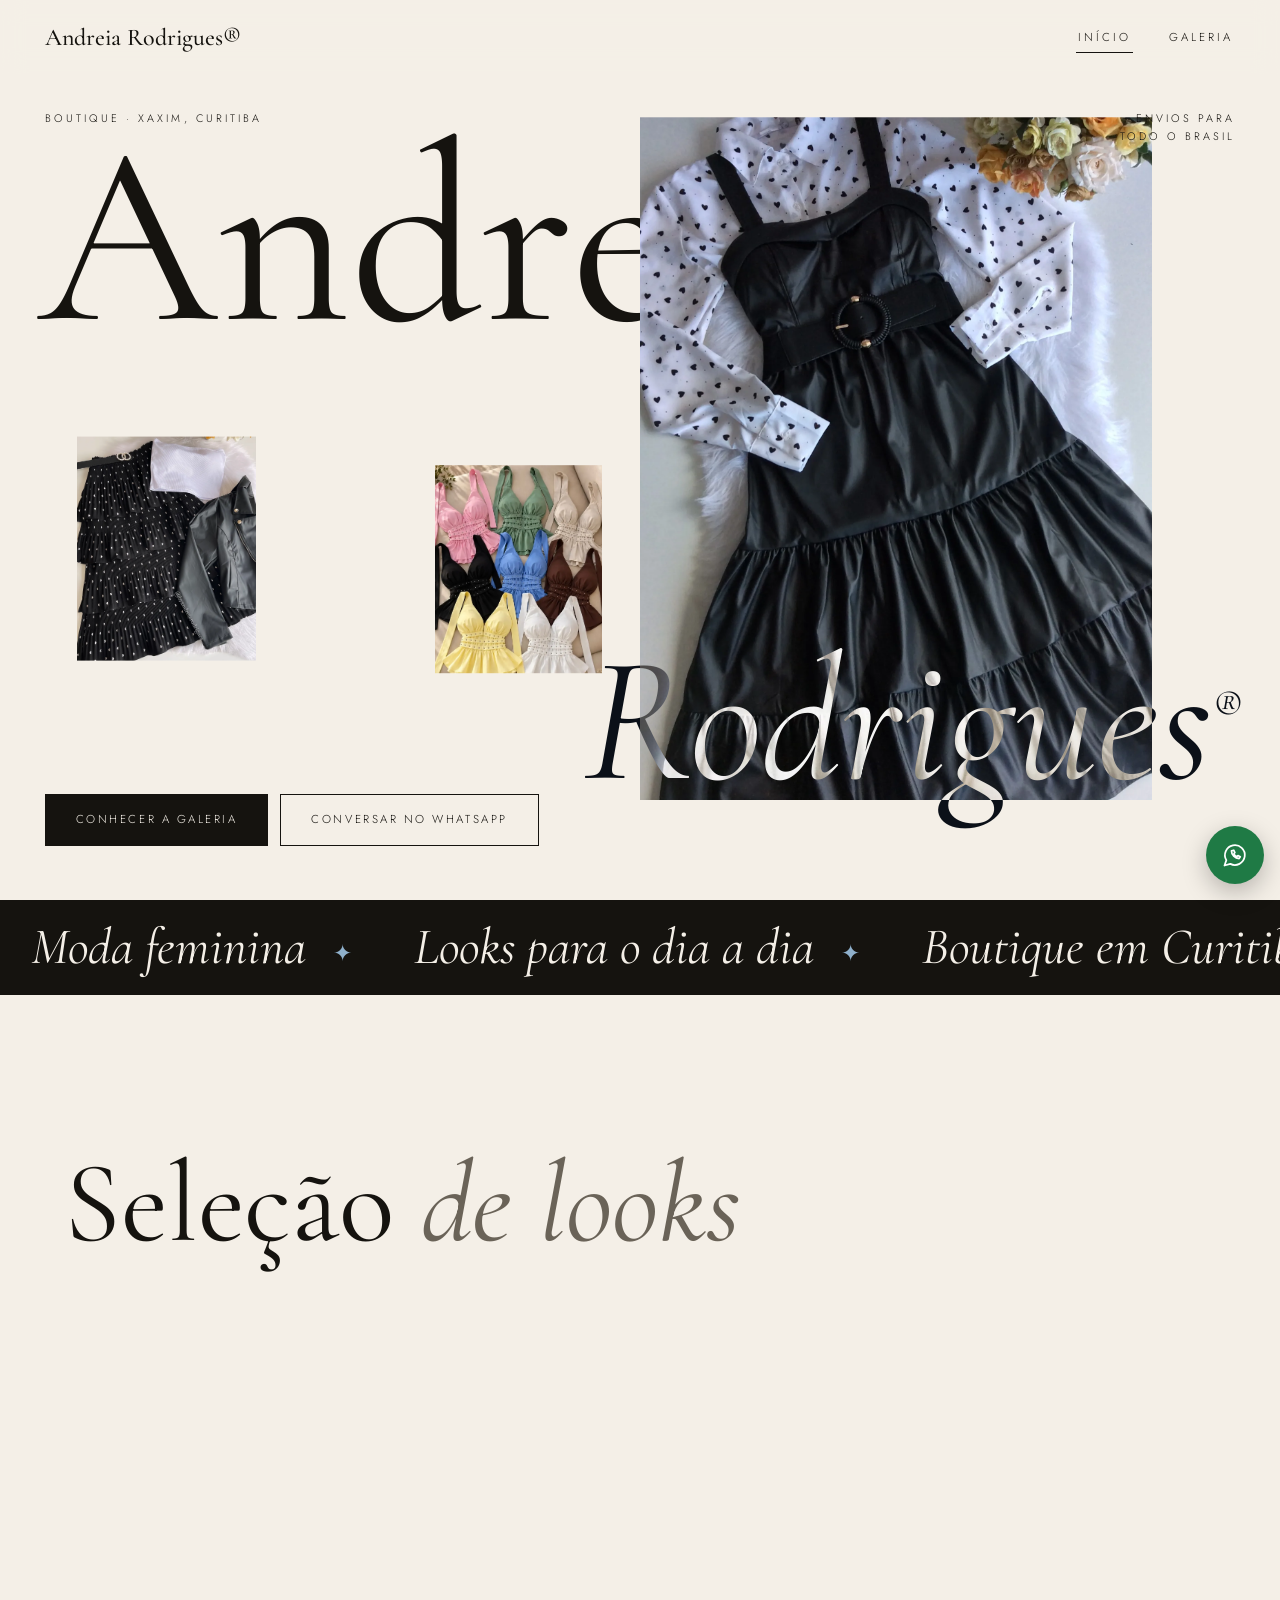
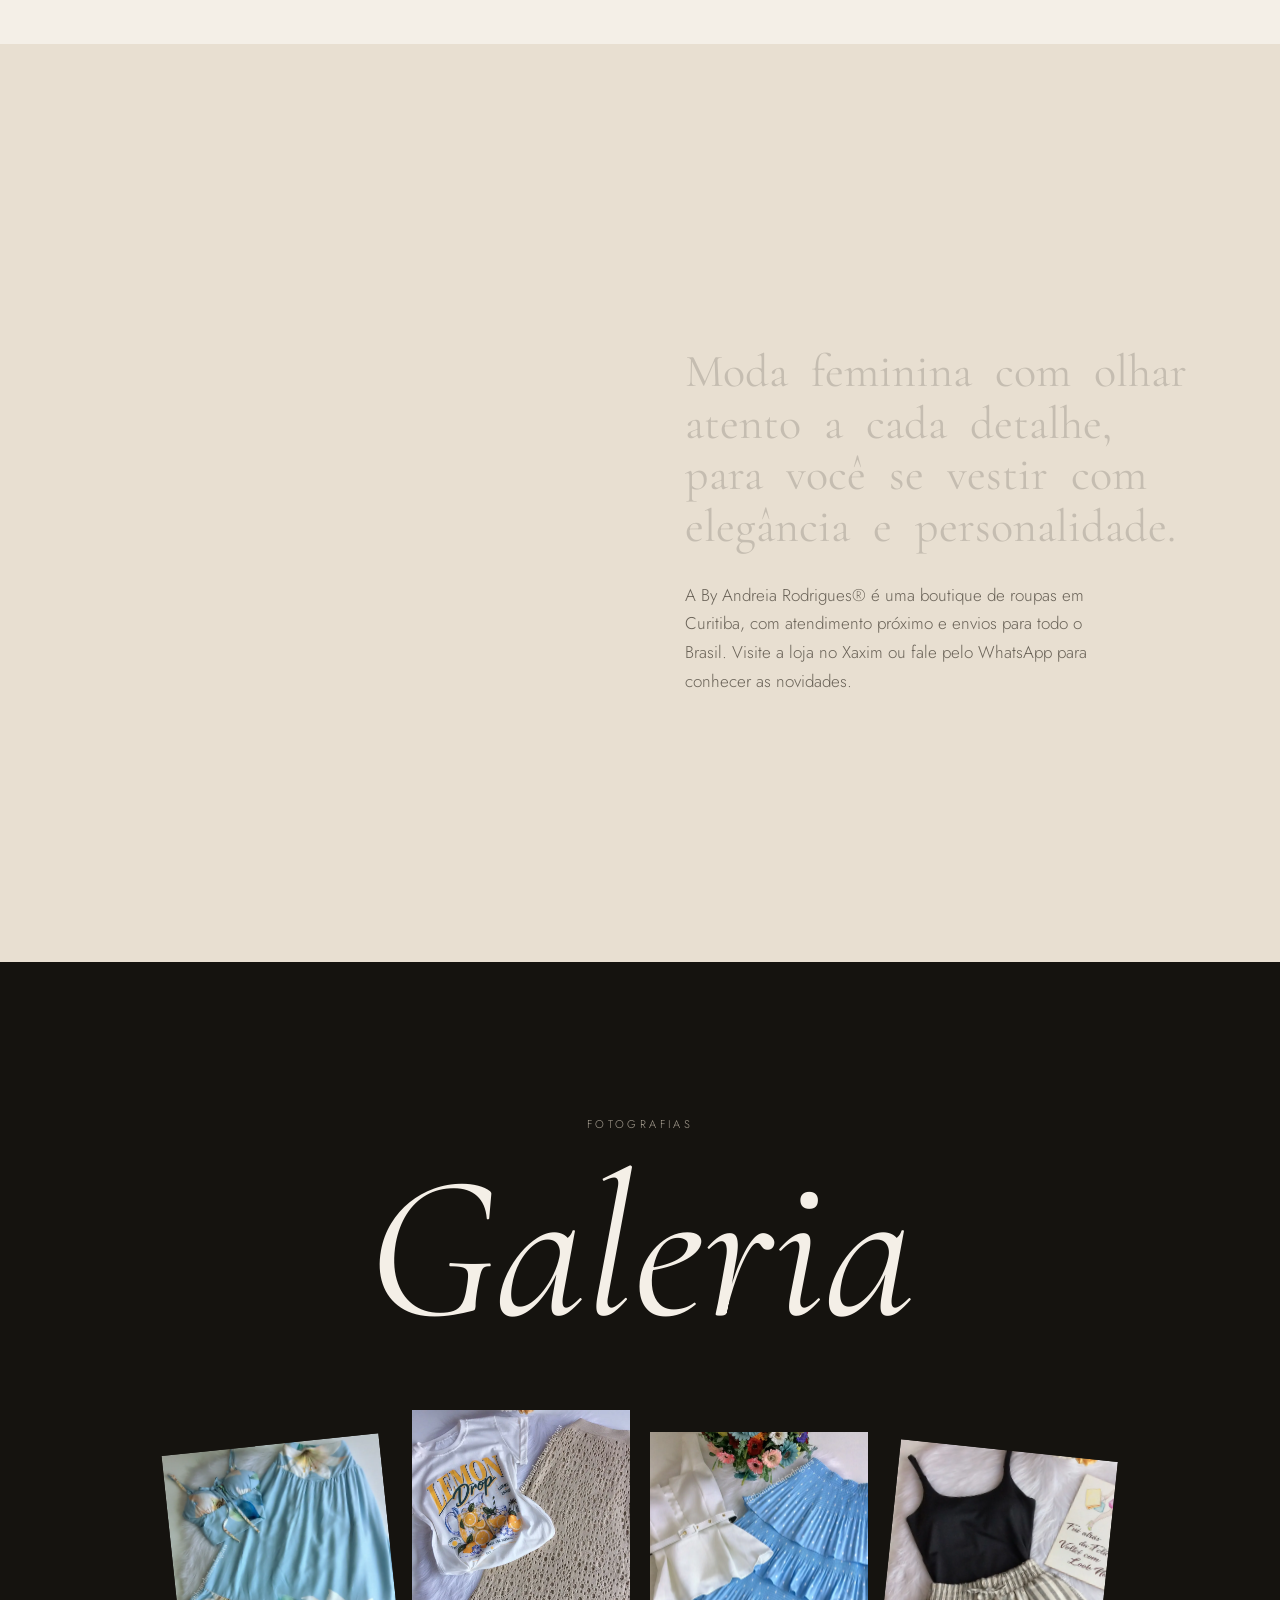
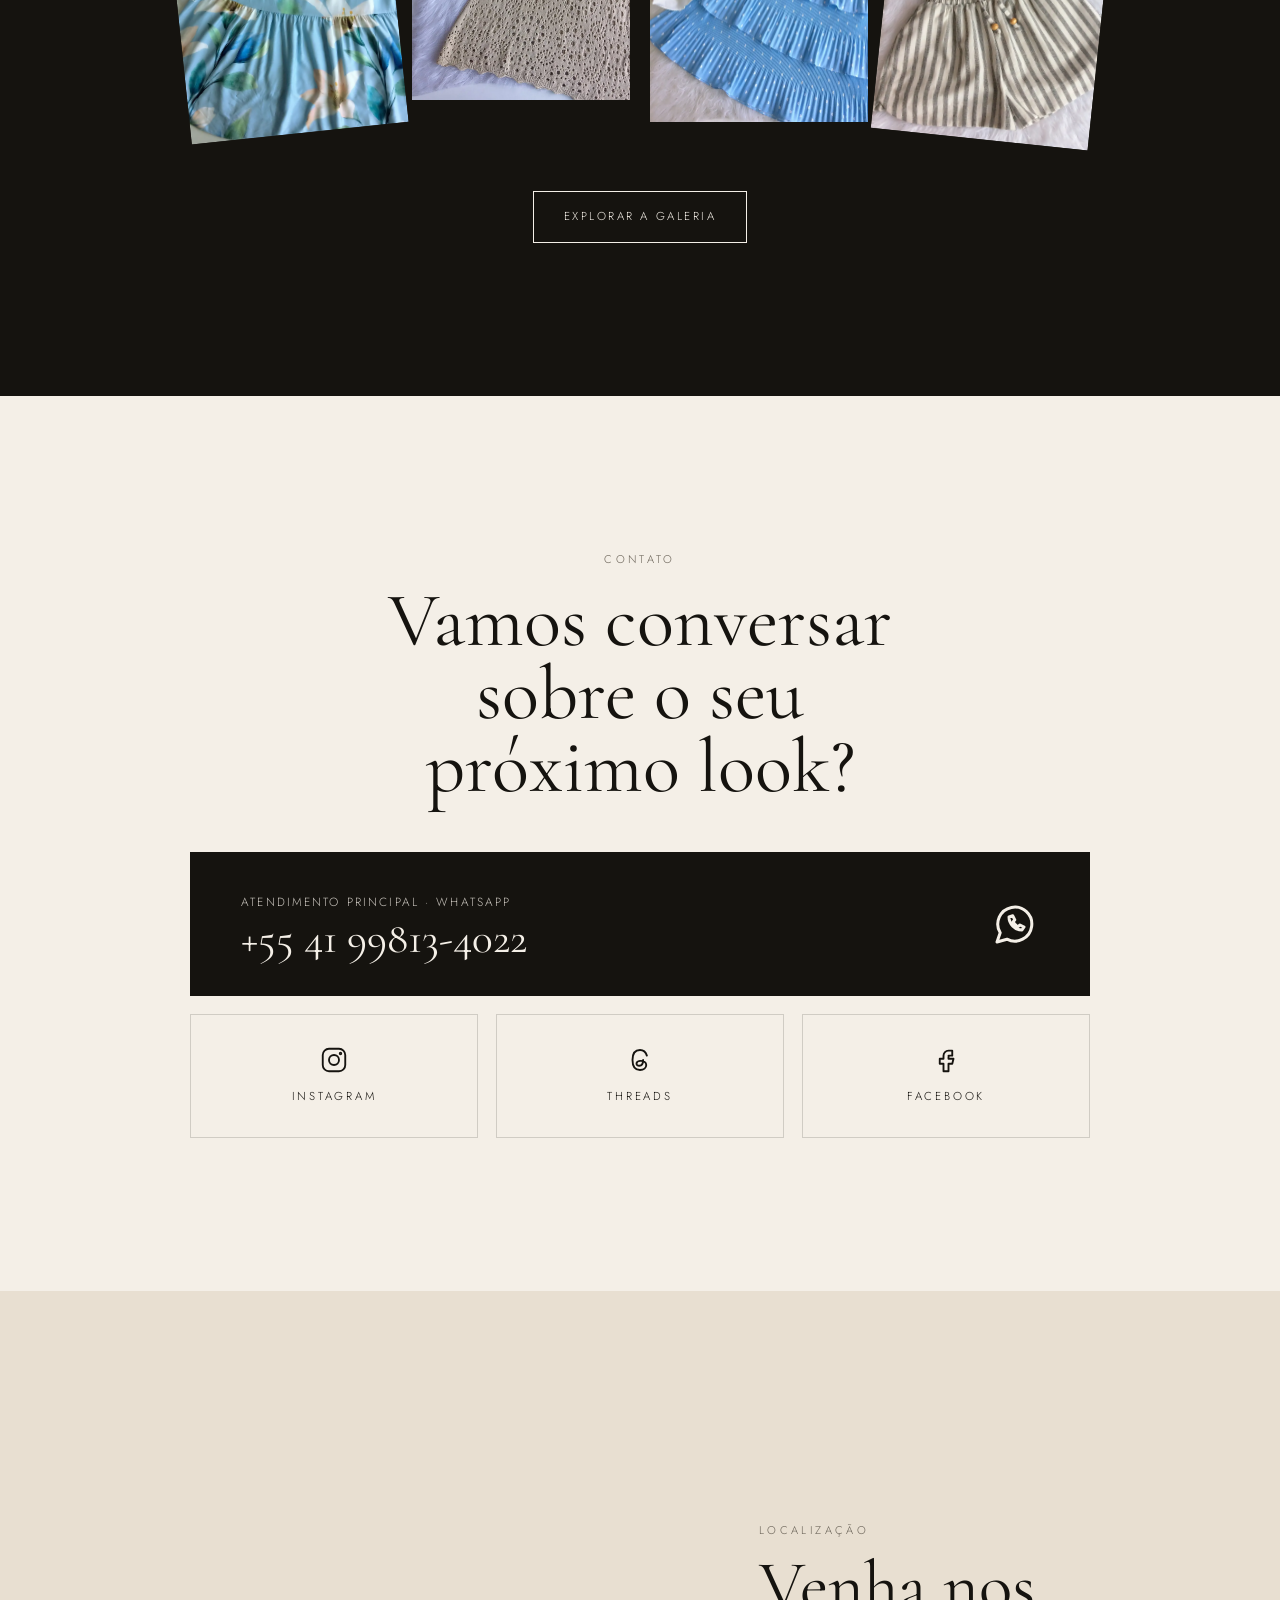
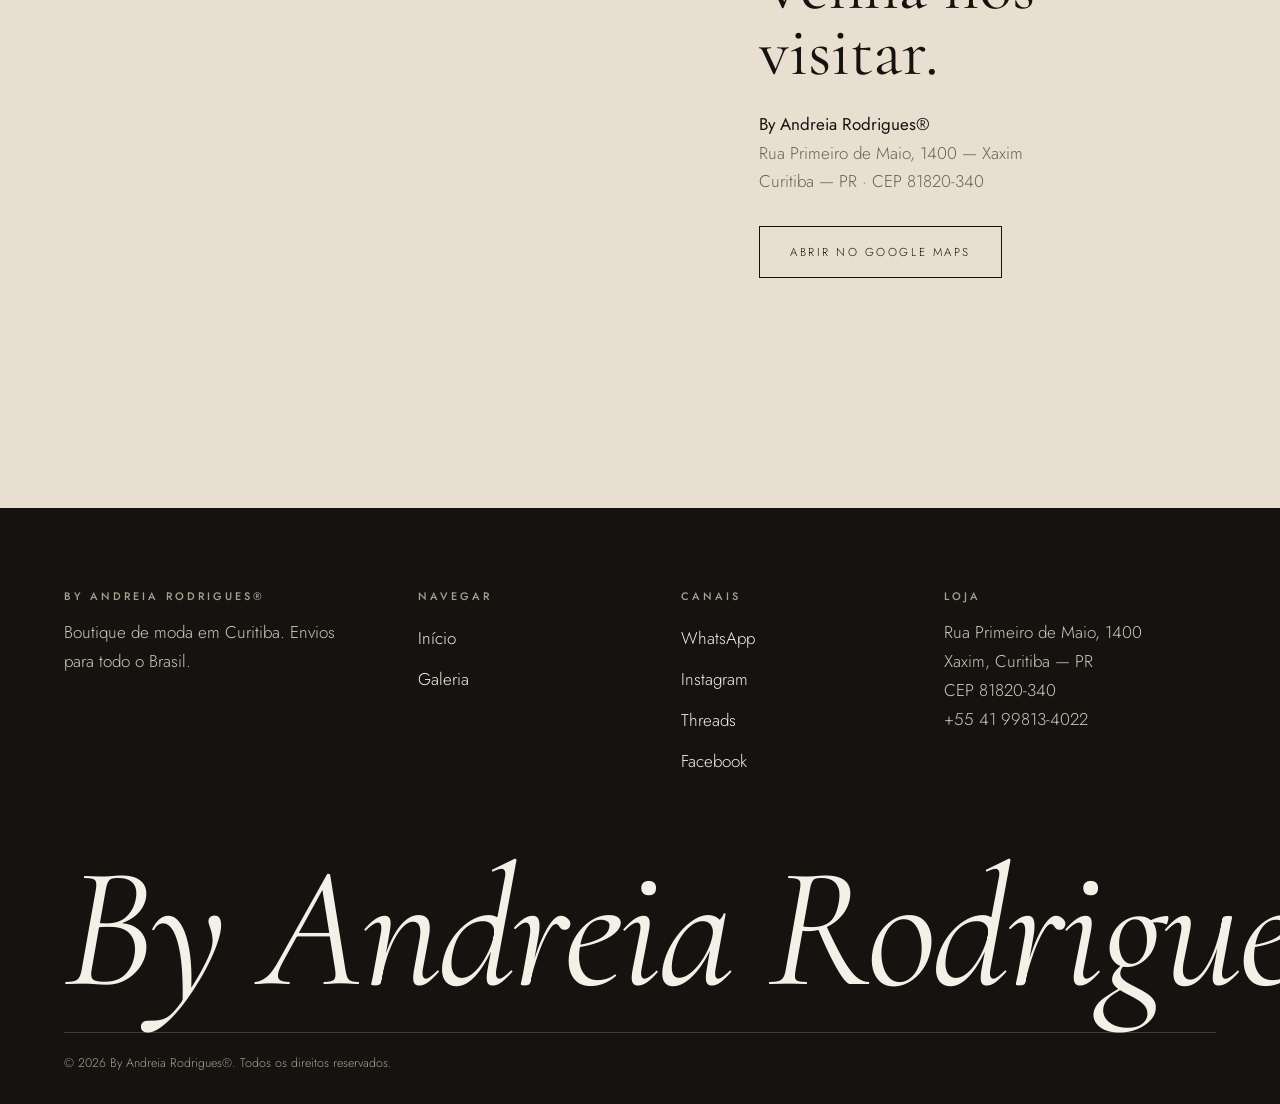
==== index.html @ 469074f7 "Add files via upload" ====
<!DOCTYPE html>
<html lang="pt-BR">
<head>
<meta charset="utf-8">
<meta name="viewport" content="width=device-width, initial-scale=1, viewport-fit=cover">
<title>By Andreia Rodrigues® — Boutique em Curitiba</title>
<meta name="description" content="Andreia Rodrigues®, boutique de moda feminina no Xaxim, Curitiba. Conheça as peças e fale com a loja pelo WhatsApp. Envios para todo o Brasil.">
<meta name="theme-color" content="#15130f">
<meta property="og:title" content="By Andreia Rodrigues® — Boutique em Curitiba"><meta property="og:description" content="By Andreia Rodrigues®, boutique de moda feminina no Xaxim, Curitiba. Conheça as peças e fale com a loja pelo WhatsApp. Envios para todo o Brasil."><meta property="og:type" content="website"><meta property="og:image" content="assets/images/hero/04.webp">
<link rel="preconnect" href="https://fonts.googleapis.com"><link rel="preconnect" href="https://fonts.gstatic.com" crossorigin>
<link href="https://fonts.googleapis.com/css2?family=Cormorant+Garamond:ital,wght@0,400;0,500;1,400&family=Jost:wght@300;400;500&display=swap" rel="stylesheet">
<link rel="preload" as="image" href="assets/images/hero/04.webp">
<link rel="stylesheet" href="assets/css/style.css">
<script type="application/ld+json">{"@context":"https://schema.org","@type":"ClothingStore","name":"By Andreia Rodrigues®","telephone":"+55 41 99813-4022","address":{"@type":"PostalAddress","streetAddress":"Rua Primeiro de Maio, 1400","addressLocality":"Curitiba","addressRegion":"PR","postalCode":"81820-340","addressCountry":"BR"},"sameAs":["https://www.instagram.com/byandreiarodrigues/","https://www.threads.com/@byandreiarodrigues","https://www.facebook.com/ByAndreiaRodrigues/"]}</script>
</head>
<body class="home">
<a class="skip" href="#main">Ir para o conteúdo</a>
<div class="cv" aria-hidden="true"></div>
<div id="intro" aria-hidden="true"><div><div class="nm"></div><small>Boutique · Curitiba</small></div></div>
<header><a class="logo" href="index.html" data-pg aria-label="By Andreia Rodrigues, início">Andreia Rodrigues®</a>
<button class="bg" aria-label="Abrir menu" aria-expanded="false"><i></i><i></i></button>
<nav aria-label="Principal"><a href="index.html" data-pg aria-current="page">Início</a><a href="galeria.html" data-pg>Galeria</a></nav></header>
<main id="main">
<section class="hero" aria-label="Apresentação">
<p class="h-s a">Boutique · Xaxim, Curitiba</p><p class="h-s d">Envios para<br>todo o Brasil</p>
<div class="h-t h-t1" aria-hidden="true">Andreia</div>
<div class="h-f b"><div data-speed=".12" style="width:100%;height:100%"><img src="assets/images/gallery/13.webp" width="1000" height="1189" alt="Saia de poá com jaqueta preta" ></div></div>
<div class="h-f c"><div data-speed=".2" style="width:100%;height:100%"><img src="assets/images/gallery/11.webp" width="1000" height="1111" alt="Regatas em várias cores" ></div></div>
<div class="h-main"><div data-speed="-.04" style="width:100%;height:100%"><img src="assets/images/hero/04.webp" width="1595" height="1982" alt="Vestido preto com camisa de poá, look da By Andreia Rodrigues" fetchpriority="high"></div></div>
<h1 class="h-t h-t2"><span class="sr" style="position:absolute;width:1px;height:1px;overflow:hidden;clip-path:inset(50%)">By Andreia </span>Rodrigues<sup>®</sup></h1>
<div class="h-cta"><a class="btn f" href="galeria.html" data-pg>Conhecer a galeria</a><a class="btn" href="https://wa.me/5541998134022" target="_blank" rel="noopener" style="background:var(--iv)">Conversar no WhatsApp</a></div>
</section>
<div class="mq" aria-hidden="true"><div><span>Moda feminina</span><span>Looks para o dia a dia</span><span>Boutique em Curitiba</span><span>Detalhes que fazem a diferença</span><span>Envios para todo o Brasil</span><span>Xaxim</span><span>Moda feminina</span><span>Looks para o dia a dia</span><span>Boutique em Curitiba</span><span>Detalhes que fazem a diferença</span><span>Envios para todo o Brasil</span><span>Xaxim</span><span>Moda feminina</span><span>Looks para o dia a dia</span><span>Boutique em Curitiba</span><span>Detalhes que fazem a diferença</span><span>Envios para todo o Brasil</span><span>Xaxim</span><span>Moda feminina</span><span>Looks para o dia a dia</span><span>Boutique em Curitiba</span><span>Detalhes que fazem a diferença</span><span>Envios para todo o Brasil</span><span>Xaxim</span></div></div>
<section class="blk looks"><h2 class="rv">Seleção <em>de looks</em></h2>
<div class="mk l1"><img src="assets/images/gallery/06.webp" width="1000" height="1130" alt="Vestido floral turquesa" loading="lazy" decoding="async" ></div><div class="mk l2"><img src="assets/images/gallery/02.webp" width="997" height="1300" alt="Conjunto jeans azul" loading="lazy" decoding="async" ></div><div class="mk l3"><img src="assets/images/gallery/05.webp" width="1000" height="1119" alt="Blusa e saia marrons" loading="lazy" decoding="async" ></div><div class="mk l4"><img src="assets/images/gallery/24.webp" width="1000" height="1207" alt="Conjunto estampado azul" loading="lazy" decoding="async" ></div><div class="mk l5"><img src="assets/images/gallery/19.webp" width="1000" height="1156" alt="Camiseta e short rosa" loading="lazy" decoding="async" ></div></section>
<section class="blk about" id="loja"><div class="stack"><div class="mk s1" data-speed=".05"><img src="assets/images/gallery/03.webp" width="1000" height="1194" alt="Conjunto listrado em tons neutros" loading="lazy" decoding="async" ></div><div class="mk s2"><img src="assets/images/gallery/12.webp" width="1000" height="1182" alt="Conjunto listrado azul" loading="lazy" decoding="async" ></div></div>
<div><p class="eb rv">A boutique</p><p class="kin" style="margin-top:18px">Moda feminina com olhar atento a cada detalhe, para você se vestir com elegância e personalidade.</p>
<p class="t rv">A By Andreia Rodrigues® é uma boutique de roupas em Curitiba, com atendimento próximo e envios para todo o Brasil. Visite a loja no Xaxim ou fale pelo WhatsApp para conhecer as novidades.</p></div></section>
<section class="blk cta2"><p class="eb rv" style="color:#a8a093">Fotografias</p><h2 class="rv">Galeria</h2>
<div class="fan"><a href="galeria.html" data-pg tabindex="-1" aria-hidden="true"><img src="assets/images/gallery/16.webp" width="1000" height="1225" alt="Conjunto azul claro com estampa floral" loading="lazy" decoding="async" ></a><a href="galeria.html" data-pg tabindex="-1" aria-hidden="true"><img src="assets/images/gallery/18.webp" width="1000" height="1146" alt="Camiseta e saia de crochê" loading="lazy" decoding="async" ></a><a href="galeria.html" data-pg tabindex="-1" aria-hidden="true"><img src="assets/images/gallery/20.webp" width="1000" height="1164" alt="Blusa branca e saia azul de babados" loading="lazy" decoding="async" ></a><a href="galeria.html" data-pg tabindex="-1" aria-hidden="true"><img src="assets/images/gallery/21.webp" width="1000" height="1165" alt="Regata preta e short listrado" loading="lazy" decoding="async" ></a></div>
<a class="btn l" href="galeria.html" data-pg>Explorar a galeria</a></section>
<section class="blk contact" id="contato"><p class="eb rv">Contato</p><h2 class="rv">Vamos conversar sobre o seu próximo look?</h2>
<a class="wa rv" href="https://wa.me/5541998134022" target="_blank" rel="noopener"><span><small>Atendimento principal · WhatsApp</small><b>+55 41 99813-4022</b></span><svg class="ic" viewBox="0 0 24 24" aria-hidden="true"><path d="M3 21l1.6-4.6A8.5 8.5 0 1 1 8 19.6z"/><path d="M9 8.5c0 3.5 3 6.5 6.5 6.5l1-1.5-2-1-1 .8c-1-.4-2-1.4-2.4-2.4l.8-1-1-2z"/></svg></a>
<div class="soc rv"><a href="https://www.instagram.com/byandreiarodrigues/" target="_blank" rel="noopener"><svg class="ic" viewBox="0 0 24 24" aria-hidden="true"><rect x="3" y="3" width="18" height="18" rx="5"/><circle cx="12" cy="12" r="4"/><circle cx="17.2" cy="6.8" r=".6"/></svg>Instagram</a><a href="https://www.threads.com/@byandreiarodrigues" target="_blank" rel="noopener"><svg class="ic" viewBox="0 0 24 24" aria-hidden="true"><path d="M17.5 8.5C16.6 5.6 14.6 4 12 4 8.3 4 6 6.8 6 12s2.3 8 6 8c3 0 5-1.6 5-4 0-2.4-2.2-3.6-5-3.3-1.8.2-2.8 1-2.8 2.2 0 1.100 1 1.800 2.300 1.700 2 0 3-1.800 3-4.600"/></svg>Threads</a><a href="https://www.facebook.com/ByAndreiaRodrigues/" target="_blank" rel="noopener"><svg class="ic" viewBox="0 0 24 24" aria-hidden="true"><path d="M14 8.5h3v-4h-3a4 4 0 0 0-4 4V11H7v4h3v6h4v-6h3l1-4h-4V9.300c0-.5.300-.8 1-.8z"/></svg>Facebook</a></div></section>
<section class="blk loc" id="localizacao"><div class="mk"><img src="assets/images/details/01.webp" width="1000" height="1000" alt="Fachada da loja By Andreia Rodrigues com letreiro iluminado" loading="lazy"></div>
<div><p class="eb rv">Localização</p><h2 class="rv">Venha nos visitar.</h2><address class="rv"><b>By Andreia Rodrigues®</b><br>Rua Primeiro de Maio, 1400 — Xaxim<br>Curitiba — PR · CEP 81820-340</address>
<a class="btn rv" href="https://www.google.com/maps/search/?api=1&query=Rua+Primeiro+de+Maio+1400+Xaxim+Curitiba+PR+81820-340" target="_blank" rel="noopener">Abrir no Google Maps</a></div></section></main>
<footer><div class="fg">
<div><h3>By Andreia Rodrigues®</h3><p style="color:#cfc8bb;max-width:28ch">Boutique de moda em Curitiba. Envios para todo o Brasil.</p></div>
<div><h3>Navegar</h3><ul><li><a href="index.html">Início</a></li><li><a href="galeria.html">Galeria</a></li></ul></div>
<div><h3>Canais</h3><ul><li><a href="https://wa.me/5541998134022" target="_blank" rel="noopener">WhatsApp</a></li><li><a href="https://www.instagram.com/byandreiarodrigues/" target="_blank" rel="noopener">Instagram</a></li><li><a href="https://www.threads.com/@byandreiarodrigues" target="_blank" rel="noopener">Threads</a></li><li><a href="https://www.facebook.com/ByAndreiaRodrigues/" target="_blank" rel="noopener">Facebook</a></li></ul></div>
<div><h3>Loja</h3><address>Rua Primeiro de Maio, 1400<br>Xaxim, Curitiba — PR<br>CEP 81820-340<br>+55 41 99813-4022</address></div></div>
<div class="wm" aria-hidden="true">By Andreia Rodrigues</div>
<div class="copy">© <span id="yr">2026</span> By Andreia Rodrigues®. Todos os direitos reservados.</div></footer>
<a class="fab" href="https://wa.me/5541998134022" target="_blank" rel="noopener" aria-label="Conversar no WhatsApp"><svg class="ic" viewBox="0 0 24 24" aria-hidden="true"><path d="M3 21l1.6-4.6A8.5 8.5 0 1 1 8 19.6z"/><path d="M9 8.5c0 3.5 3 6.5 6.5 6.5l1-1.5-2-1-1 .8c-1-.4-2-1.4-2.4-2.4l.8-1-1-2z"/></svg></a>
<button class="top" aria-label="Voltar ao topo">↑</button>
<script src="assets/js/main.js"></script>
<script src="assets/js/animations.js"></script>
</body></html>
---- assets/css/style.css ----
:root{--iv:#f4efe7;--sand:#e8dfd1;--ink:#15130f;--mut:#6a6358;--blue:#8fb0cb;--line:rgba(21,19,15,.16);--serif:"Cormorant Garamond","Times New Roman",serif;--sans:"Jost","Helvetica Neue",Arial,sans-serif;--ease:cubic-bezier(.2,.7,.2,1);--x:cubic-bezier(.77,0,.18,1)}
*,*::before,*::after{box-sizing:border-box}
html{scroll-padding-top:90px;-webkit-text-size-adjust:100%}
body{margin:0;background:var(--iv);color:var(--ink);font:300 17px/1.7 var(--sans);overflow-x:hidden}
body.lock{overflow:hidden}
img{display:block;max-width:100%;height:auto}a{color:inherit}
h1,h2,h3,p{margin:0}h1,h2{font-family:var(--serif);font-weight:400;line-height:.95}
:focus-visible{outline:2px solid var(--blue);outline-offset:3px}
.skip{position:absolute;left:-999px;top:8px;background:var(--ink);color:var(--iv);padding:8px 14px;z-index:200}.skip:focus{left:8px}
.eb{font-size:.7rem;letter-spacing:.3em;text-transform:uppercase;color:var(--mut)}
.cv{position:fixed;inset:0;z-index:150;background:var(--ink);pointer-events:none;animation:cvIn .9s var(--x) .05s forwards}
.cv.go{animation:cvOut .6s var(--x) forwards;pointer-events:all}
@keyframes cvIn{to{transform:translateY(-100%)}}@keyframes cvOut{from{transform:translateY(100%)}to{transform:none}}
header{position:fixed;top:0;left:0;right:0;z-index:60;display:flex;justify-content:space-between;align-items:center;padding:calc(14px + env(safe-area-inset-top,0px)) clamp(18px,3.5vw,52px) 12px;background:rgba(244,239,231,.82);-webkit-backdrop-filter:blur(12px);backdrop-filter:blur(12px)}
.logo{font:500 1.5rem var(--serif);text-decoration:none}
nav{display:flex;gap:34px}
nav a{font-size:.72rem;letter-spacing:.26em;text-transform:uppercase;text-decoration:none;padding:14px 2px;position:relative}
nav a::after{content:"";position:absolute;left:0;bottom:9px;height:1px;width:100%;background:currentColor;transform:scaleX(0);transform-origin:right;transition:transform .5s var(--x)}
nav a:hover::after,nav a[aria-current="page"]::after{transform:scaleX(1);transform-origin:left}
.bg{display:none;background:none;border:0;color:inherit;width:48px;height:48px;cursor:pointer}.bg i{display:block;width:24px;height:1px;background:currentColor;margin:7px auto;transition:.4s}
.btn{display:inline-flex;align-items:center;justify-content:center;min-height:52px;padding:0 30px;border:1px solid var(--ink);font-size:.72rem;letter-spacing:.22em;text-transform:uppercase;text-decoration:none;position:relative;overflow:hidden;isolation:isolate;transition:color .5s;background:none;color:var(--ink);cursor:pointer}
.btn::before{content:"";position:absolute;inset:0;background:var(--ink);transform:translateY(101%);transition:transform .5s var(--x);z-index:-1}
.btn:hover{color:var(--iv)}.btn:hover::before{transform:none}
.btn.f{background:var(--ink);color:var(--iv)}.btn.f::before{background:var(--blue)}.btn.f:hover{color:var(--ink)}
.btn.l{border-color:var(--iv);color:var(--iv)}.btn.l::before{background:var(--iv)}.btn.l:hover{color:var(--ink)}
.rv{opacity:0;transform:translateY(40px);transition:opacity 1.1s,transform 1.1s var(--ease)}.rv.in{opacity:1;transform:none}
.mk{overflow:hidden;clip-path:inset(0 0 100% 0);transition:clip-path 1.4s var(--x)}.mk.in{clip-path:inset(0)}
.mk img{width:100%;height:100%;object-fit:cover;transform:scale(1.25);transition:transform 1.8s var(--ease)}.mk.in img{transform:scale(1)}
.mk:hover img{transform:scale(1.05)}
.hero{position:relative;height:max(100svh,640px);overflow:hidden}
.hero>*{position:absolute}
.h-t{font-family:var(--serif);line-height:.8;white-space:nowrap;font-weight:400;opacity:0;transform:translateY(40px);transition:opacity 1.2s,transform 1.4s var(--ease)}
.h-t1{left:3vw;top:15vh;font-size:min(20vw,33vh);z-index:1;transition-delay:.55s}
.h-t2{right:3vw;bottom:12vh;font-size:min(14vw,23vh);font-style:italic;z-index:3;color:#fff;mix-blend-mode:difference;transition-delay:.8s}
.h-t2 sup{font-size:.22em;vertical-align:top;line-height:3}
.h-main{left:max(50vw,calc(50% - 6vh));top:13vh;width:min(40vw,57vh);aspect-ratio:3/4;z-index:2;clip-path:inset(100% 0 0 0);transition:clip-path 1.7s var(--x) .15s}
.h-main img,.h-f img{width:100%;height:100%;object-fit:cover}
.h-main img{transform:scale(1.18);transition:transform 2.4s var(--ease) .15s}
.ready .h-main{clip-path:inset(0)}.ready .h-main img{transform:none}.ready .h-t{opacity:1;transform:none}
.h-f{z-index:2;opacity:0;transition:opacity 1.2s 1.1s}.ready .h-f{opacity:1}
.h-f.b{left:6vw;top:50vh;width:min(14vw,21vh);aspect-ratio:4/5}.h-f.c{left:34vw;top:55vh;width:min(13vw,20vh);aspect-ratio:4/5}
.h-s{z-index:4;font-size:.68rem;letter-spacing:.28em;text-transform:uppercase;opacity:0;transition:opacity 1s 1.3s}.ready .h-s{opacity:1}
.h-s.a{left:3.5vw;top:calc(11vh + 10px)}.h-s.d{right:3.5vw;top:calc(11vh + 10px);text-align:right}
.h-cta{left:3.5vw;bottom:6vh;z-index:4;display:flex;gap:12px;opacity:0;transition:opacity 1s 1.4s}.ready .h-cta{opacity:1}
.mq{overflow:hidden;background:var(--ink);color:var(--iv);padding:22px 0;white-space:nowrap}
.mq div{display:inline-flex;animation:mq 42s linear infinite}.mq:hover div{animation-play-state:paused}
.mq span{font:italic 400 clamp(1.8rem,4vw,3.2rem)/1 var(--serif);padding:0 .6em}.mq span::after{content:"✦";font:normal .45em var(--sans);color:var(--blue);margin-left:1.2em;vertical-align:middle}
@keyframes mq{to{transform:translateX(-50%)}}
.blk{padding:clamp(80px,12vw,170px) clamp(20px,5vw,72px)}
.looks{display:grid;grid-template-columns:repeat(12,1fr);gap:clamp(14px,2vw,30px);align-items:start}
.looks h2{grid-column:1/-1;font-size:clamp(3rem,9vw,8.5rem);margin-bottom:6vw}.looks h2 em{color:var(--mut)}
.looks .mk{aspect-ratio:3/4}
.looks .l1{grid-column:1/6}.l2{grid-column:7/11;margin-top:10vw}.l3{grid-column:2/6;margin-top:-4vw}.l4{grid-column:8/13;margin-top:2vw}.l5{grid-column:5/9;margin-top:-6vw}
.looks .mk{position:relative}
.about{display:grid;grid-template-columns:1fr 1fr;gap:clamp(30px,7vw,120px);align-items:center;background:var(--sand)}
.stack{position:relative;aspect-ratio:1/1.15}.stack .mk{position:absolute}.stack .s1{left:0;top:0;width:68%;height:78%}.stack .s2{right:0;bottom:0;width:48%;height:50%;border:8px solid var(--sand)}
.kin{font:400 clamp(1.9rem,3.6vw,3.4rem)/1.12 var(--serif)}.kin .w{display:inline-block;margin-right:.26em}
.about p.t{margin-top:28px;max-width:44ch;color:var(--mut)}
.cta2{background:var(--ink);color:var(--iv);text-align:center;overflow:hidden}
.cta2 h2{font-size:clamp(4rem,16vw,15rem);font-style:italic;margin:18px 0 6vw}
.fan{display:flex;justify-content:center;gap:clamp(8px,1.6vw,22px);margin-bottom:6vw}
.fan a{display:block;width:clamp(70px,17vw,250px);aspect-ratio:3/4;overflow:hidden;transition:transform .8s var(--ease)}.fan img{width:100%;height:100%;object-fit:cover}
.fan a:nth-child(1){transform:rotate(-6deg) translateY(20px)}.fan a:nth-child(2){transform:translateY(-14px)}.fan a:nth-child(3){transform:translateY(8px)}.fan a:nth-child(4){transform:rotate(6deg) translateY(26px)}
.fan:hover a{transform:none}.fan a:hover{transform:translateY(-16px)!important}
.contact{text-align:center}.contact h2{font-size:clamp(2.6rem,6vw,5.4rem);max-width:15ch;margin:16px auto 0}
.wa{display:flex;align-items:center;justify-content:space-between;gap:20px;max-width:900px;margin:48px auto 18px;padding:34px clamp(22px,4vw,52px);background:var(--ink);color:var(--iv);text-decoration:none;text-align:left;transition:background .5s}
.wa:hover{background:#243d2c}.wa b{display:block;font:400 clamp(1.7rem,3.6vw,2.7rem)/1.1 var(--serif)}.wa small{font-size:.74rem;letter-spacing:.18em;text-transform:uppercase;opacity:.8}.wa svg{width:48px;height:48px;flex:none}
.soc{display:grid;grid-template-columns:repeat(3,1fr);gap:18px;max-width:900px;margin:0 auto}
.soc a{display:flex;flex-direction:column;align-items:center;gap:12px;padding:30px 12px;border:1px solid var(--line);text-decoration:none;font-size:.72rem;letter-spacing:.24em;text-transform:uppercase;transition:transform .5s var(--ease),background .5s,border-color .5s}
.soc a:hover{transform:translateY(-7px);background:var(--sand);border-color:var(--ink)}.soc svg{width:30px;height:30px}
svg.ic{fill:none;stroke:currentColor;stroke-width:1.5;stroke-linecap:round;stroke-linejoin:round}
.loc{display:grid;grid-template-columns:1.15fr .85fr;gap:clamp(30px,6vw,100px);align-items:center;background:var(--sand)}
.loc .mk{aspect-ratio:4/3.3}.loc h2{font-size:clamp(2.6rem,5.4vw,4.8rem);margin:14px 0 24px}
.loc address{font-style:normal;color:var(--mut);margin-bottom:30px}.loc address b{color:var(--ink);font-weight:400}
footer{background:var(--ink);color:var(--iv);padding:80px clamp(20px,5vw,72px) calc(30px + env(safe-area-inset-bottom,0px));overflow:hidden}
.fg{display:grid;grid-template-columns:1.4fr 1fr 1fr 1.2fr;gap:36px}
footer h3{font:500 .68rem var(--sans);letter-spacing:.28em;text-transform:uppercase;color:#a8a093;margin-bottom:14px}
footer ul{list-style:none;margin:0;padding:0}footer a{text-decoration:none;display:inline-block;padding:6px 0;transition:color .3s}footer a:hover{color:var(--blue)}
footer address{font-style:normal;color:#cfc8bb}
.wm{font:italic 400 clamp(3rem,13.5vw,15rem)/.9 var(--serif);margin:70px 0 24px;white-space:nowrap;letter-spacing:-.02em}
.copy{border-top:1px solid rgba(244,239,231,.18);padding-top:20px;font-size:.78rem;color:#a8a093}
.fab,.top{position:fixed;z-index:55;display:grid;place-items:center;border-radius:50%;text-decoration:none;transition:transform .4s var(--ease),opacity .4s}
.fab{right:max(16px,env(safe-area-inset-right,0px));bottom:calc(16px + env(safe-area-inset-bottom,0px));width:58px;height:58px;background:#1f7a45;color:#fff;box-shadow:0 8px 24px rgba(0,0,0,.25)}.fab:hover{transform:scale(1.08)}.fab svg{width:28px;height:28px}
.top{left:16px;bottom:calc(16px + env(safe-area-inset-bottom,0px));width:48px;height:48px;background:var(--iv);border:1px solid var(--ink);color:var(--ink);cursor:pointer;opacity:0;pointer-events:none}.top.on{opacity:1;pointer-events:all}
@media (max-width:900px){
.bg{display:block}nav{position:absolute;top:0;left:0;right:0;height:100svh;background:var(--iv);flex-direction:column;justify-content:center;align-items:center;gap:12px;transform:translateY(-100%);transition:transform .7s var(--x);z-index:-1}
nav a{font:400 2.8rem var(--serif);letter-spacing:0;text-transform:none}header.open nav{transform:none}header.open .bg i:first-child{transform:translateY(4px) rotate(45deg)}header.open .bg i:last-child{transform:translateY(-4px) rotate(-45deg)}
.h-t1{font-size:27vw;top:14vh;left:4vw}.h-t2{font-size:19vw;bottom:22vh;right:4vw}.h-main{left:19vw;top:21vh;width:60vw;max-height:60vh}
.h-f.b{left:3vw;top:58vh;width:27vw}.h-f.c{left:auto;right:4vw;top:52vh;width:25vw}.h-s.d{display:none}.h-s.a{top:calc(10vh - 6px)}
.h-cta{flex-direction:column;right:4vw;left:4vw;bottom:4vh}.h-cta .btn{min-height:48px}
.looks .l1{grid-column:1/8}.l2{grid-column:6/13;margin-top:6vw}.l3{grid-column:1/7;margin-top:0}.l4{grid-column:7/13;margin-top:10vw}.l5{grid-column:3/10;margin-top:0}
.about,.loc{grid-template-columns:1fr}.soc{grid-template-columns:1fr}.wa{flex-direction:column;align-items:flex-start}.fg{grid-template-columns:1fr 1fr}}
@media (max-width:520px){.fg{grid-template-columns:1fr}}
@media (prefers-reduced-motion:reduce){*,*::before,*::after{animation-duration:.01ms!important;animation-iteration-count:1!important;transition-duration:.01ms!important;transition-delay:0s!important}.rv,.h-t,.h-f,.h-s,.h-cta{opacity:1;transform:none}.mk,.h-main{clip-path:none}.mk img,.h-main img{transform:none}.cv{display:none}}
#intro{position:fixed;inset:0;z-index:170;background:var(--ink);color:var(--iv);display:grid;place-items:center;transition:transform 1.1s var(--x)}#intro.out{transform:translateY(-100%)}
#intro .nm{font:400 clamp(2.2rem,7.5vw,6rem)/1 var(--serif);display:flex;flex-wrap:wrap;justify-content:center;gap:0 .3em;padding:0 20px;text-align:center}
#intro .wd{white-space:nowrap;display:inline-block;overflow:hidden;padding-bottom:.12em}#intro i{display:inline-block;font-style:italic;transform:translateY(105%);animation:iu 1s var(--ease) forwards}
#intro small{display:block;text-align:center;margin-top:20px;font-size:.68rem;letter-spacing:.42em;text-transform:uppercase;color:var(--blue);opacity:0;animation:fi 1s 1.1s forwards}
@keyframes iu{to{transform:none}}@keyframes fi{to{opacity:1}}
@media (prefers-reduced-motion:reduce){#intro{display:none}}
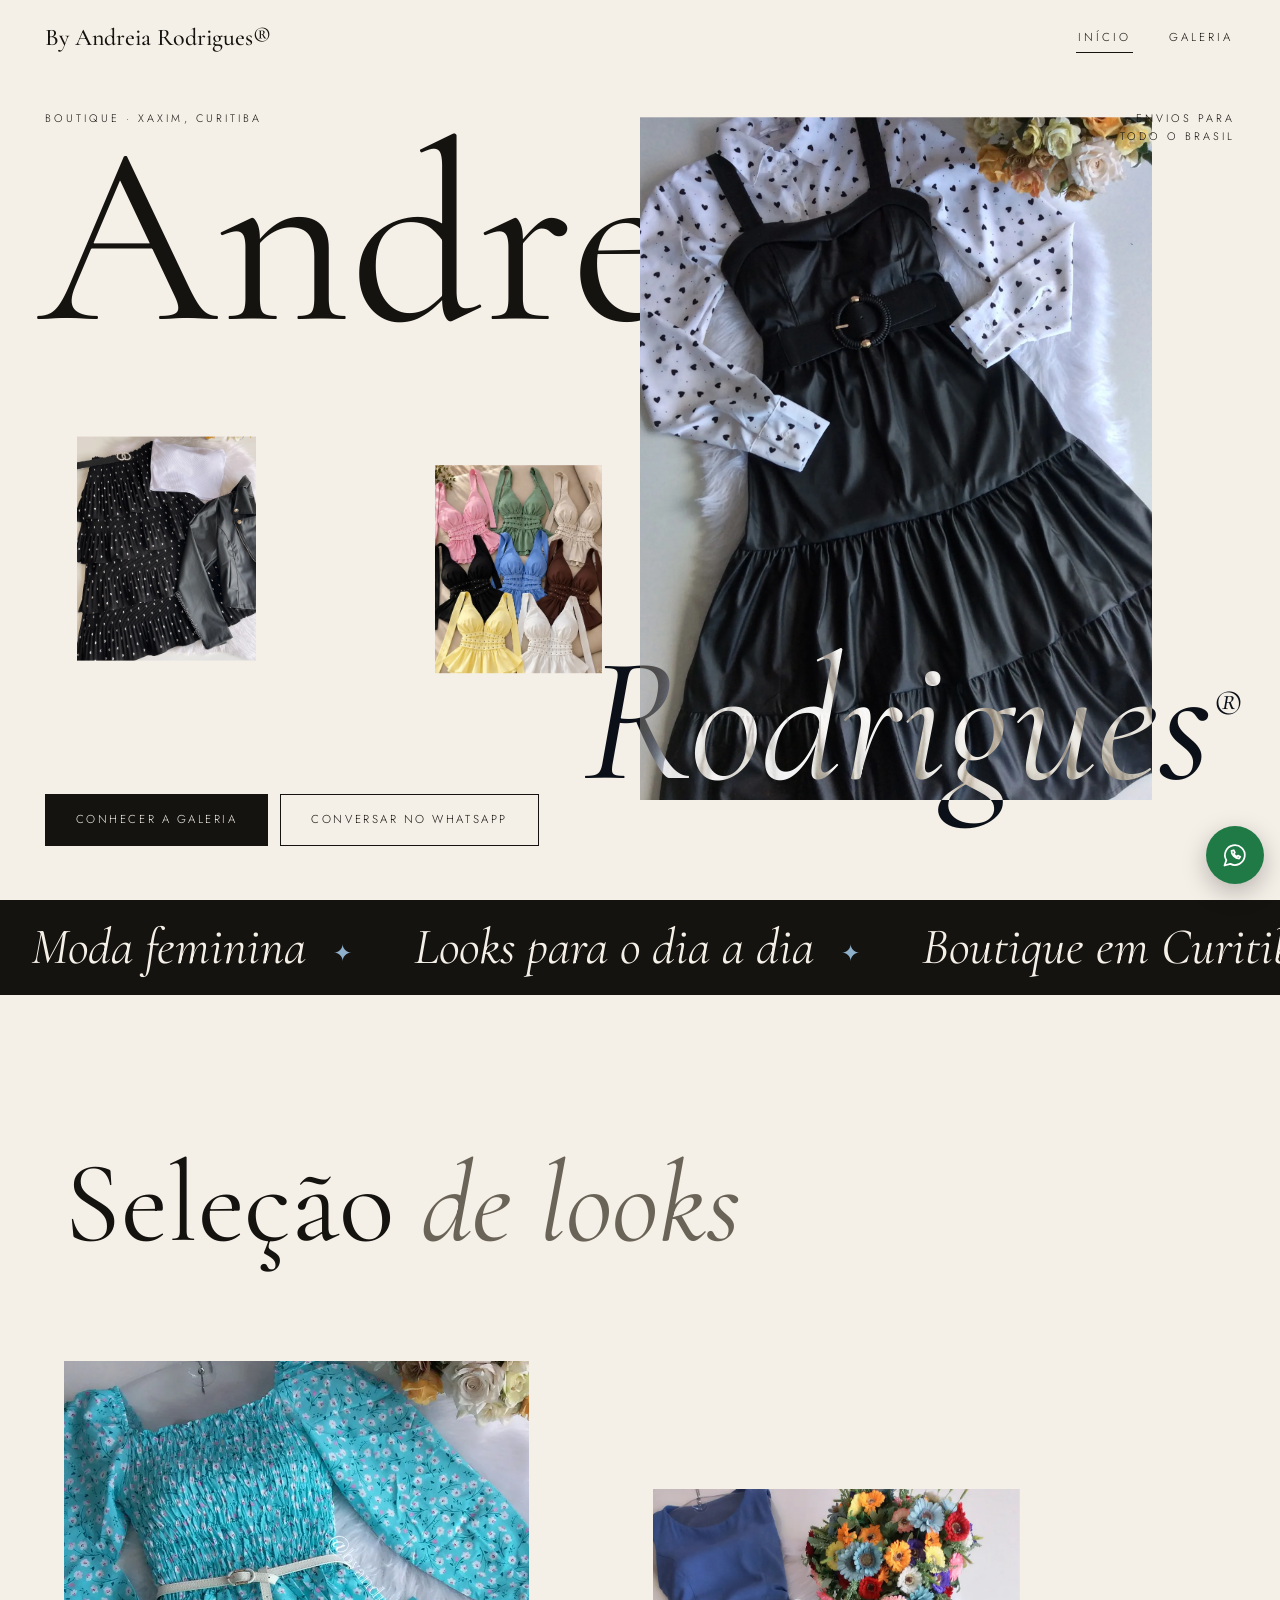
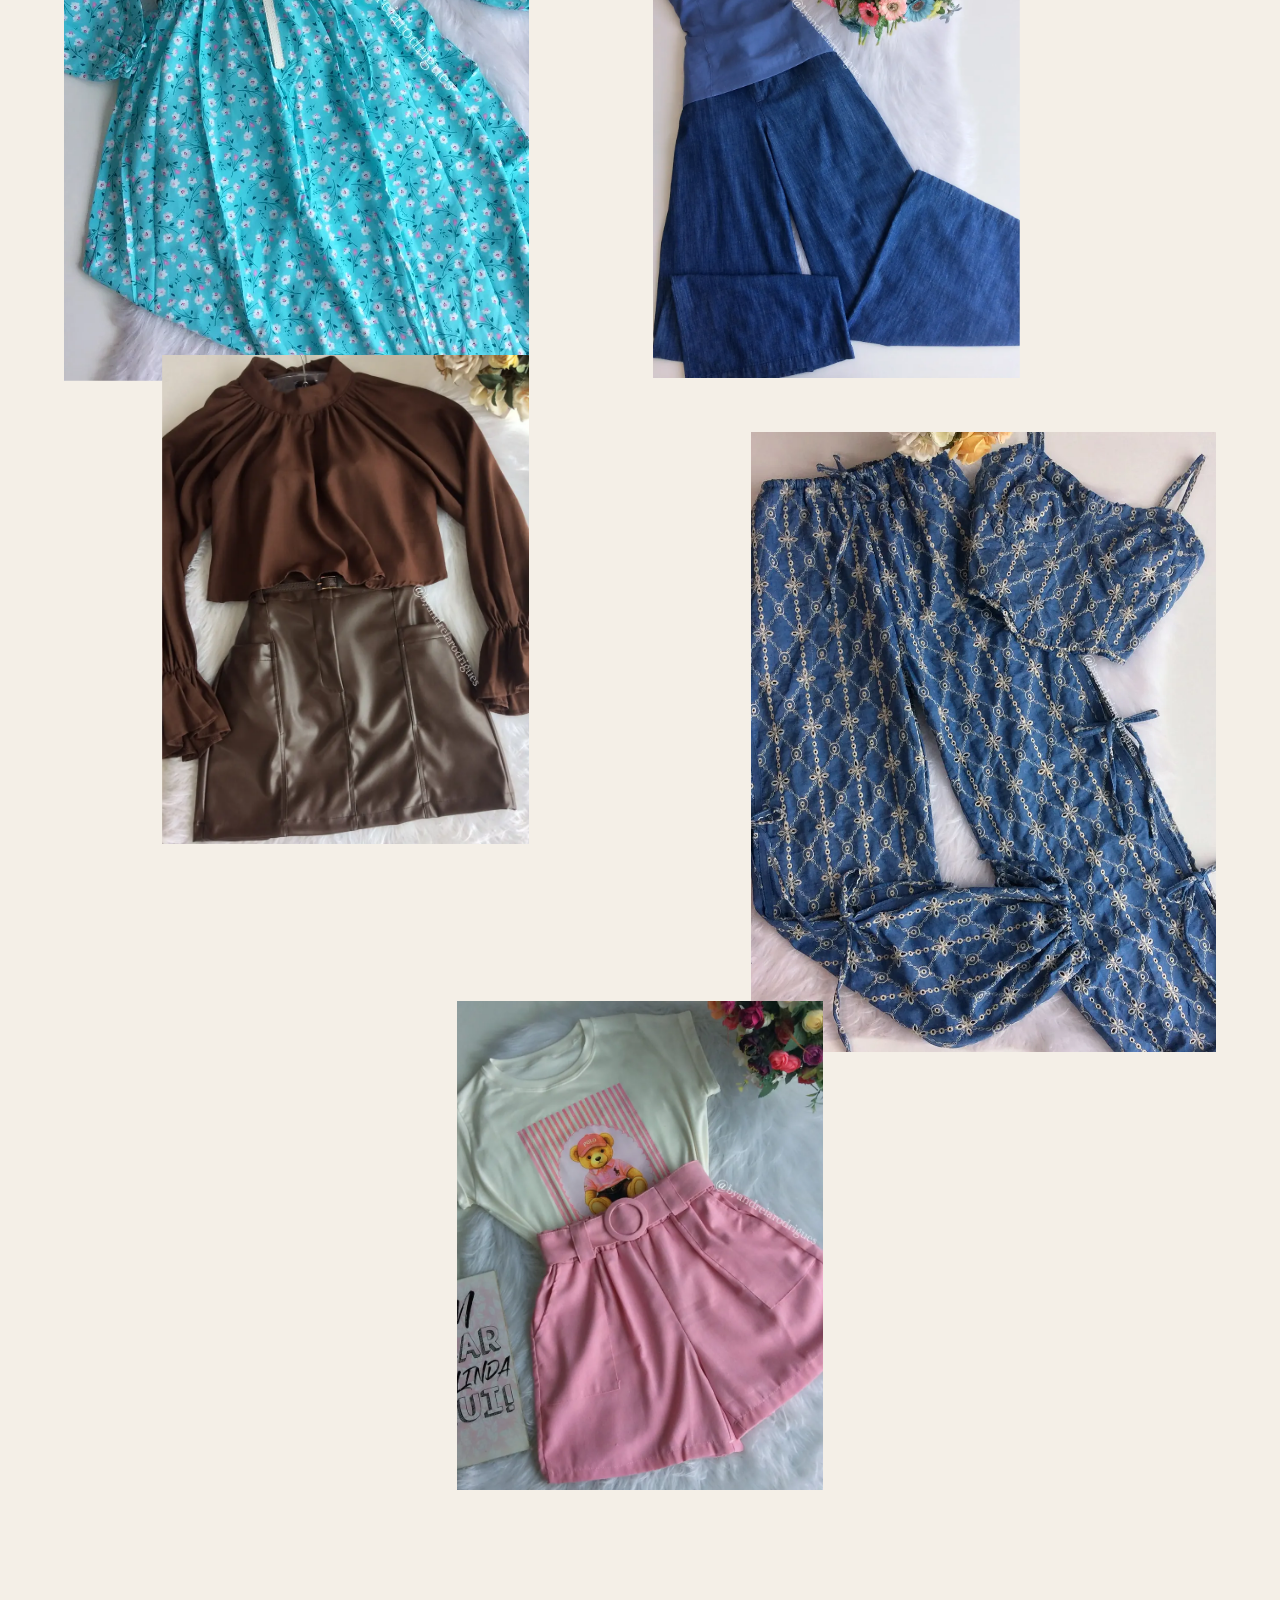
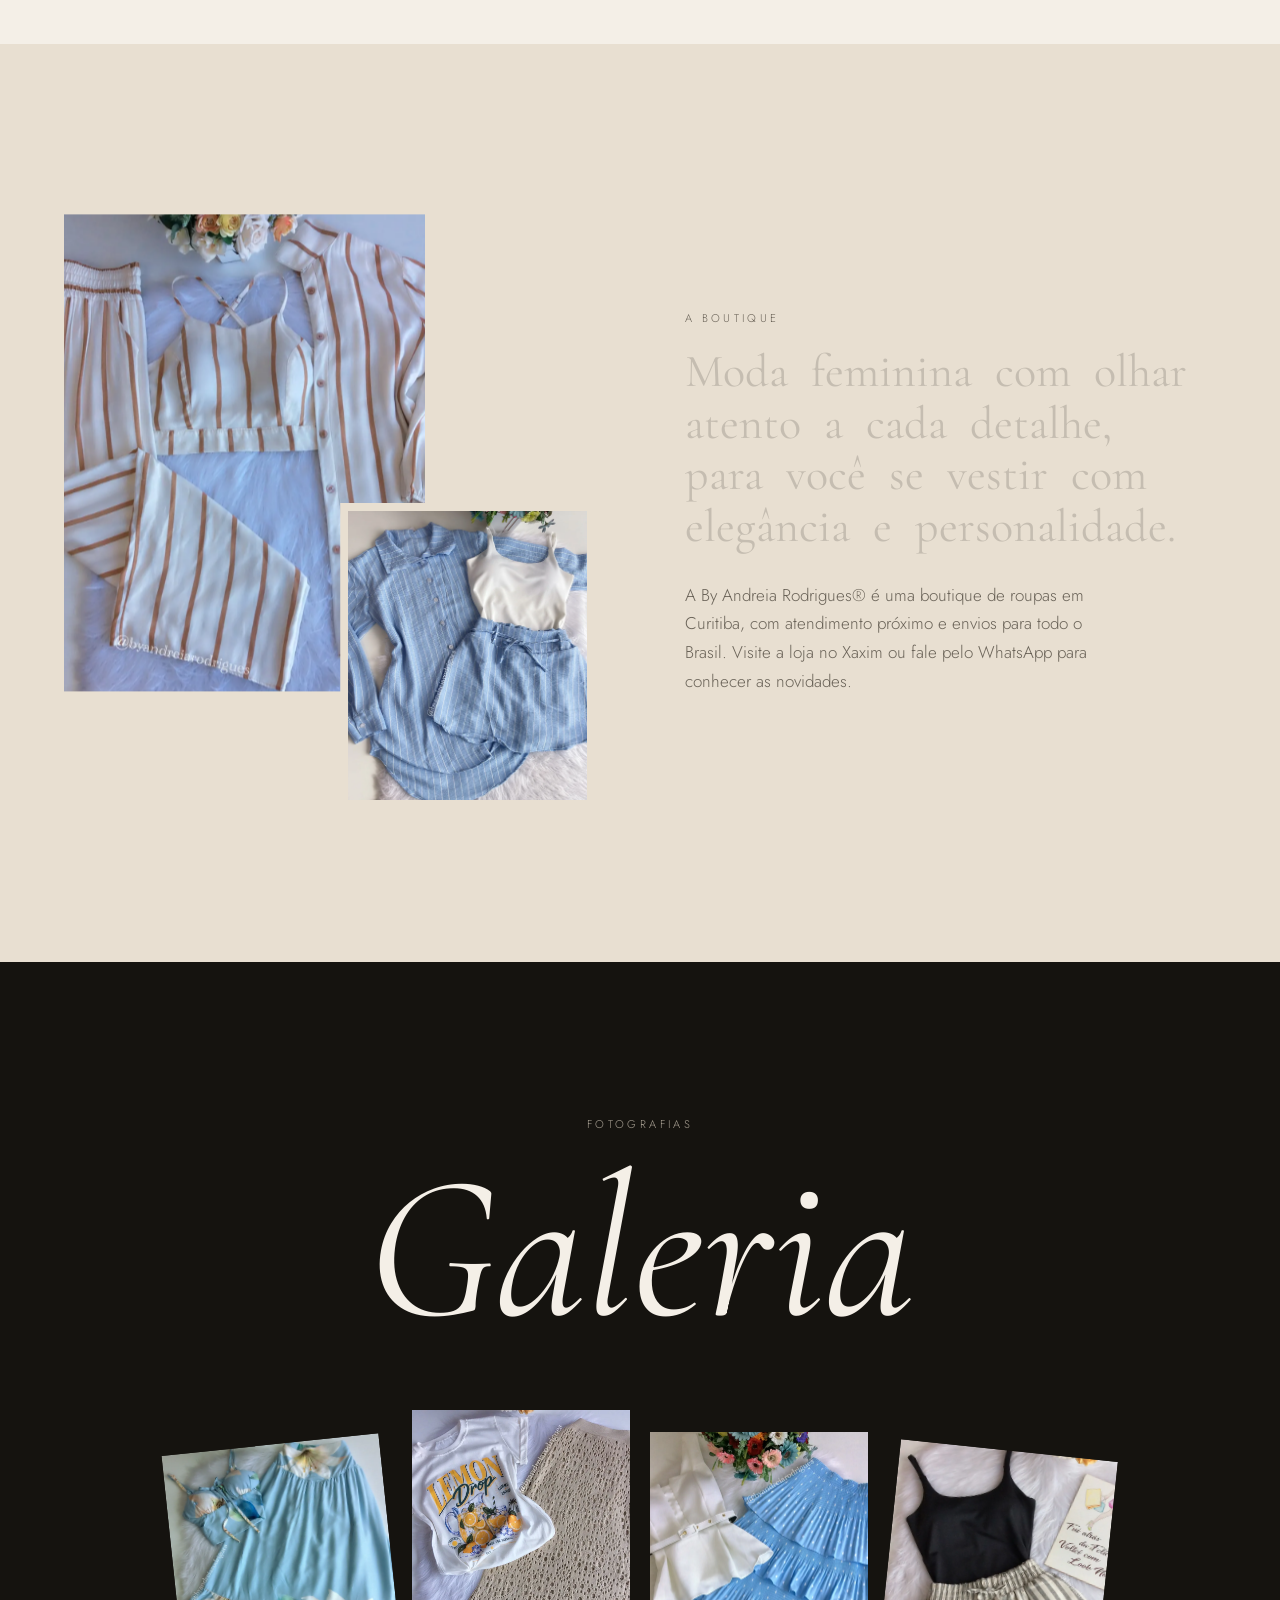
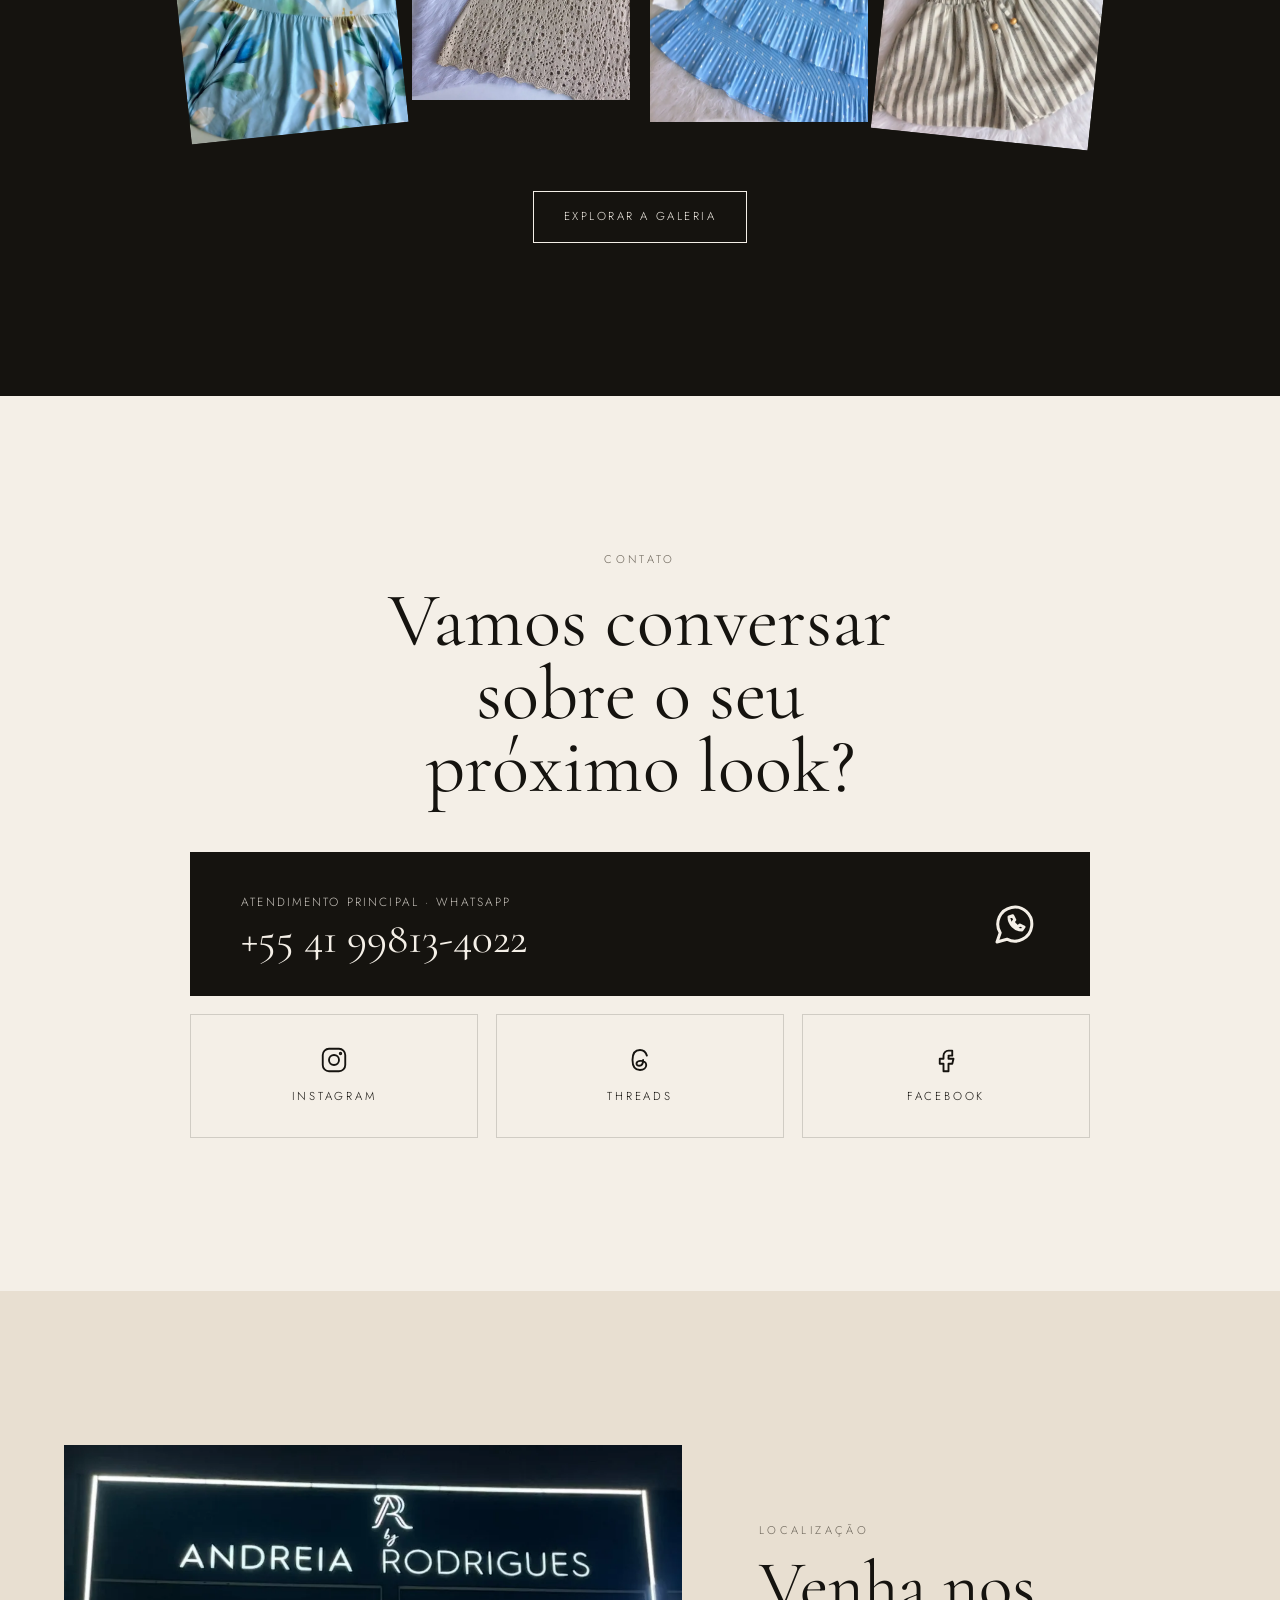
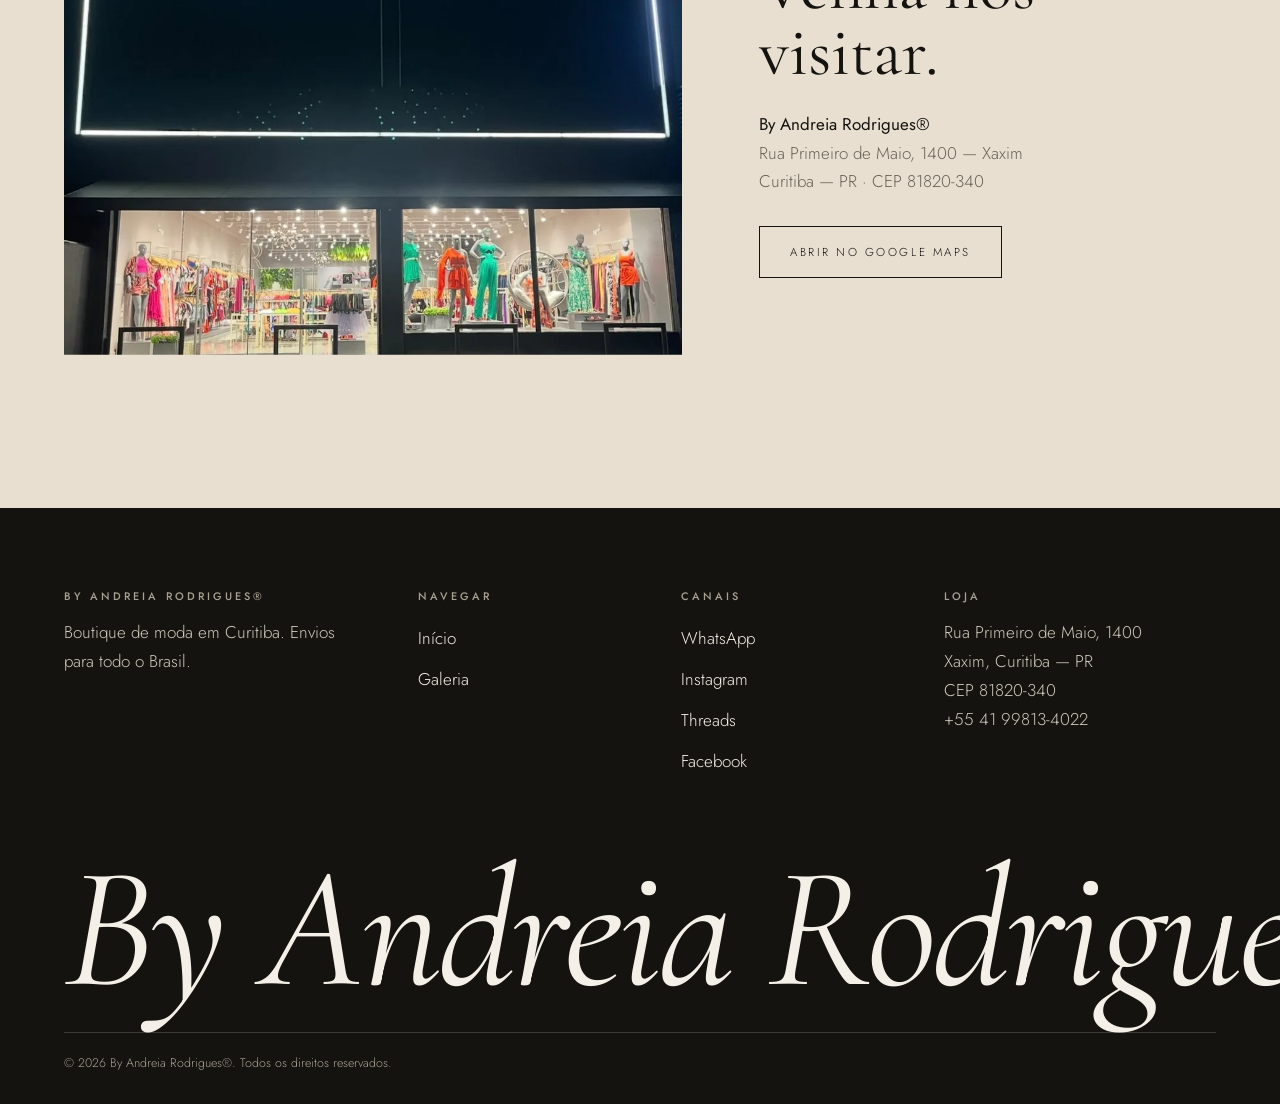
==== commit 3c400ac9: "Add files via upload" ====
--- a/index.html
+++ b/index.html
@@ -4,12 +4,13 @@
 <meta charset="utf-8">
 <meta name="viewport" content="width=device-width, initial-scale=1, viewport-fit=cover">
 <title>By Andreia Rodrigues® — Boutique em Curitiba</title>
-<meta name="description" content="Andreia Rodrigues®, boutique de moda feminina no Xaxim, Curitiba. Conheça as peças e fale com a loja pelo WhatsApp. Envios para todo o Brasil.">
+<meta name="description" content="By Andreia Rodrigues®, boutique de moda feminina no Xaxim, Curitiba. Conheça as peças e fale com a loja pelo WhatsApp. Envios para todo o Brasil.">
 <meta name="theme-color" content="#15130f">
 <meta property="og:title" content="By Andreia Rodrigues® — Boutique em Curitiba"><meta property="og:description" content="By Andreia Rodrigues®, boutique de moda feminina no Xaxim, Curitiba. Conheça as peças e fale com a loja pelo WhatsApp. Envios para todo o Brasil."><meta property="og:type" content="website"><meta property="og:image" content="assets/images/hero/04.webp">
 <link rel="preconnect" href="https://fonts.googleapis.com"><link rel="preconnect" href="https://fonts.gstatic.com" crossorigin>
 <link href="https://fonts.googleapis.com/css2?family=Cormorant+Garamond:ital,wght@0,400;0,500;1,400&family=Jost:wght@300;400;500&display=swap" rel="stylesheet">
 <link rel="preload" as="image" href="assets/images/hero/04.webp">
+<script>(function(h,w){h.className+=' js';var B=w.__bar={need:['main','anim']};try{if(sessionStorage.getItem('bar-intro'))h.className+=' no-intro'}catch(e){}setTimeout(function(){var ok=true,k;for(k=0;k<B.need.length;k++)if(!B[B.need[k]])ok=false;if(!ok||(B.need.length>1&&!document.body.classList.contains('ready')))h.className+=' no-anim'},5000)})(document.documentElement,window)</script>
 <link rel="stylesheet" href="assets/css/style.css">
 <script type="application/ld+json">{"@context":"https://schema.org","@type":"ClothingStore","name":"By Andreia Rodrigues®","telephone":"+55 41 99813-4022","address":{"@type":"PostalAddress","streetAddress":"Rua Primeiro de Maio, 1400","addressLocality":"Curitiba","addressRegion":"PR","postalCode":"81820-340","addressCountry":"BR"},"sameAs":["https://www.instagram.com/byandreiarodrigues/","https://www.threads.com/@byandreiarodrigues","https://www.facebook.com/ByAndreiaRodrigues/"]}</script>
 </head>
@@ -17,32 +18,32 @@
 <a class="skip" href="#main">Ir para o conteúdo</a>
 <div class="cv" aria-hidden="true"></div>
 <div id="intro" aria-hidden="true"><div><div class="nm"></div><small>Boutique · Curitiba</small></div></div>
-<header><a class="logo" href="index.html" data-pg aria-label="By Andreia Rodrigues, início">Andreia Rodrigues®</a>
+<header><a class="logo" href="index.html" data-pg aria-label="By Andreia Rodrigues, início">By Andreia Rodrigues®</a>
 <button class="bg" aria-label="Abrir menu" aria-expanded="false"><i></i><i></i></button>
 <nav aria-label="Principal"><a href="index.html" data-pg aria-current="page">Início</a><a href="galeria.html" data-pg>Galeria</a></nav></header>
 <main id="main">
 <section class="hero" aria-label="Apresentação">
 <p class="h-s a">Boutique · Xaxim, Curitiba</p><p class="h-s d">Envios para<br>todo o Brasil</p>
 <div class="h-t h-t1" aria-hidden="true">Andreia</div>
-<div class="h-f b"><div data-speed=".12" style="width:100%;height:100%"><img src="assets/images/gallery/13.webp" width="1000" height="1189" alt="Saia de poá com jaqueta preta" ></div></div>
-<div class="h-f c"><div data-speed=".2" style="width:100%;height:100%"><img src="assets/images/gallery/11.webp" width="1000" height="1111" alt="Regatas em várias cores" ></div></div>
-<div class="h-main"><div data-speed="-.04" style="width:100%;height:100%"><img src="assets/images/hero/04.webp" width="1595" height="1982" alt="Vestido preto com camisa de poá, look da By Andreia Rodrigues" fetchpriority="high"></div></div>
+<div class="h-f b"><div data-speed=".12" style="width:100%;height:100%"><img src="assets/images/gallery/13.webp" width="1000" height="1189" alt="Saia de poá com jaqueta preta" loading="eager" decoding="async"></div></div>
+<div class="h-f c"><div data-speed=".2" style="width:100%;height:100%"><img src="assets/images/gallery/11.webp" width="1000" height="1111" alt="Regatas em várias cores" loading="eager" decoding="async"></div></div>
+<div class="h-main"><div data-speed="-.04" style="width:100%;height:100%"><img src="assets/images/hero/04.webp" width="1595" height="1982" alt="Vestido preto com camisa de poá, look da By Andreia Rodrigues" loading="eager" decoding="async" fetchpriority="high"></div></div>
 <h1 class="h-t h-t2"><span class="sr" style="position:absolute;width:1px;height:1px;overflow:hidden;clip-path:inset(50%)">By Andreia </span>Rodrigues<sup>®</sup></h1>
 <div class="h-cta"><a class="btn f" href="galeria.html" data-pg>Conhecer a galeria</a><a class="btn" href="https://wa.me/5541998134022" target="_blank" rel="noopener" style="background:var(--iv)">Conversar no WhatsApp</a></div>
 </section>
 <div class="mq" aria-hidden="true"><div><span>Moda feminina</span><span>Looks para o dia a dia</span><span>Boutique em Curitiba</span><span>Detalhes que fazem a diferença</span><span>Envios para todo o Brasil</span><span>Xaxim</span><span>Moda feminina</span><span>Looks para o dia a dia</span><span>Boutique em Curitiba</span><span>Detalhes que fazem a diferença</span><span>Envios para todo o Brasil</span><span>Xaxim</span><span>Moda feminina</span><span>Looks para o dia a dia</span><span>Boutique em Curitiba</span><span>Detalhes que fazem a diferença</span><span>Envios para todo o Brasil</span><span>Xaxim</span><span>Moda feminina</span><span>Looks para o dia a dia</span><span>Boutique em Curitiba</span><span>Detalhes que fazem a diferença</span><span>Envios para todo o Brasil</span><span>Xaxim</span></div></div>
 <section class="blk looks"><h2 class="rv">Seleção <em>de looks</em></h2>
-<div class="mk l1"><img src="assets/images/gallery/06.webp" width="1000" height="1130" alt="Vestido floral turquesa" loading="lazy" decoding="async" ></div><div class="mk l2"><img src="assets/images/gallery/02.webp" width="997" height="1300" alt="Conjunto jeans azul" loading="lazy" decoding="async" ></div><div class="mk l3"><img src="assets/images/gallery/05.webp" width="1000" height="1119" alt="Blusa e saia marrons" loading="lazy" decoding="async" ></div><div class="mk l4"><img src="assets/images/gallery/24.webp" width="1000" height="1207" alt="Conjunto estampado azul" loading="lazy" decoding="async" ></div><div class="mk l5"><img src="assets/images/gallery/19.webp" width="1000" height="1156" alt="Camiseta e short rosa" loading="lazy" decoding="async" ></div></section>
-<section class="blk about" id="loja"><div class="stack"><div class="mk s1" data-speed=".05"><img src="assets/images/gallery/03.webp" width="1000" height="1194" alt="Conjunto listrado em tons neutros" loading="lazy" decoding="async" ></div><div class="mk s2"><img src="assets/images/gallery/12.webp" width="1000" height="1182" alt="Conjunto listrado azul" loading="lazy" decoding="async" ></div></div>
+<div class="mk l1"><img src="assets/images/gallery/06.webp" width="1000" height="1130" alt="Vestido floral turquesa" loading="lazy" decoding="async"></div><div class="mk l2"><img src="assets/images/gallery/02.webp" width="997" height="1300" alt="Conjunto jeans azul" loading="lazy" decoding="async"></div><div class="mk l3"><img src="assets/images/gallery/05.webp" width="1000" height="1119" alt="Blusa e saia marrons" loading="lazy" decoding="async"></div><div class="mk l4"><img src="assets/images/gallery/24.webp" width="1000" height="1207" alt="Conjunto estampado azul" loading="lazy" decoding="async"></div><div class="mk l5"><img src="assets/images/gallery/19.webp" width="1000" height="1156" alt="Camiseta e short rosa" loading="lazy" decoding="async"></div></section>
+<section class="blk about" id="loja"><div class="stack"><div class="mk s1" data-speed=".05"><img src="assets/images/gallery/03.webp" width="1000" height="1194" alt="Conjunto listrado em tons neutros" loading="lazy" decoding="async"></div><div class="mk s2"><img src="assets/images/gallery/12.webp" width="1000" height="1182" alt="Conjunto listrado azul" loading="lazy" decoding="async"></div></div>
 <div><p class="eb rv">A boutique</p><p class="kin" style="margin-top:18px">Moda feminina com olhar atento a cada detalhe, para você se vestir com elegância e personalidade.</p>
 <p class="t rv">A By Andreia Rodrigues® é uma boutique de roupas em Curitiba, com atendimento próximo e envios para todo o Brasil. Visite a loja no Xaxim ou fale pelo WhatsApp para conhecer as novidades.</p></div></section>
 <section class="blk cta2"><p class="eb rv" style="color:#a8a093">Fotografias</p><h2 class="rv">Galeria</h2>
-<div class="fan"><a href="galeria.html" data-pg tabindex="-1" aria-hidden="true"><img src="assets/images/gallery/16.webp" width="1000" height="1225" alt="Conjunto azul claro com estampa floral" loading="lazy" decoding="async" ></a><a href="galeria.html" data-pg tabindex="-1" aria-hidden="true"><img src="assets/images/gallery/18.webp" width="1000" height="1146" alt="Camiseta e saia de crochê" loading="lazy" decoding="async" ></a><a href="galeria.html" data-pg tabindex="-1" aria-hidden="true"><img src="assets/images/gallery/20.webp" width="1000" height="1164" alt="Blusa branca e saia azul de babados" loading="lazy" decoding="async" ></a><a href="galeria.html" data-pg tabindex="-1" aria-hidden="true"><img src="assets/images/gallery/21.webp" width="1000" height="1165" alt="Regata preta e short listrado" loading="lazy" decoding="async" ></a></div>
+<div class="fan"><a href="galeria.html" data-pg tabindex="-1" aria-hidden="true"><img src="assets/images/gallery/16.webp" width="1000" height="1225" alt="Conjunto azul claro com estampa floral" loading="lazy" decoding="async"></a><a href="galeria.html" data-pg tabindex="-1" aria-hidden="true"><img src="assets/images/gallery/18.webp" width="1000" height="1146" alt="Camiseta e saia de crochê" loading="lazy" decoding="async"></a><a href="galeria.html" data-pg tabindex="-1" aria-hidden="true"><img src="assets/images/gallery/20.webp" width="1000" height="1164" alt="Blusa branca e saia azul de babados" loading="lazy" decoding="async"></a><a href="galeria.html" data-pg tabindex="-1" aria-hidden="true"><img src="assets/images/gallery/21.webp" width="1000" height="1165" alt="Regata preta e short listrado" loading="lazy" decoding="async"></a></div>
 <a class="btn l" href="galeria.html" data-pg>Explorar a galeria</a></section>
 <section class="blk contact" id="contato"><p class="eb rv">Contato</p><h2 class="rv">Vamos conversar sobre o seu próximo look?</h2>
 <a class="wa rv" href="https://wa.me/5541998134022" target="_blank" rel="noopener"><span><small>Atendimento principal · WhatsApp</small><b>+55 41 99813-4022</b></span><svg class="ic" viewBox="0 0 24 24" aria-hidden="true"><path d="M3 21l1.6-4.6A8.5 8.5 0 1 1 8 19.6z"/><path d="M9 8.5c0 3.5 3 6.5 6.5 6.5l1-1.5-2-1-1 .8c-1-.4-2-1.4-2.4-2.4l.8-1-1-2z"/></svg></a>
 <div class="soc rv"><a href="https://www.instagram.com/byandreiarodrigues/" target="_blank" rel="noopener"><svg class="ic" viewBox="0 0 24 24" aria-hidden="true"><rect x="3" y="3" width="18" height="18" rx="5"/><circle cx="12" cy="12" r="4"/><circle cx="17.2" cy="6.8" r=".6"/></svg>Instagram</a><a href="https://www.threads.com/@byandreiarodrigues" target="_blank" rel="noopener"><svg class="ic" viewBox="0 0 24 24" aria-hidden="true"><path d="M17.5 8.5C16.6 5.6 14.6 4 12 4 8.3 4 6 6.8 6 12s2.3 8 6 8c3 0 5-1.6 5-4 0-2.4-2.2-3.6-5-3.3-1.8.2-2.8 1-2.8 2.2 0 1.100 1 1.800 2.300 1.700 2 0 3-1.800 3-4.600"/></svg>Threads</a><a href="https://www.facebook.com/ByAndreiaRodrigues/" target="_blank" rel="noopener"><svg class="ic" viewBox="0 0 24 24" aria-hidden="true"><path d="M14 8.5h3v-4h-3a4 4 0 0 0-4 4V11H7v4h3v6h4v-6h3l1-4h-4V9.300c0-.5.300-.8 1-.8z"/></svg>Facebook</a></div></section>
-<section class="blk loc" id="localizacao"><div class="mk"><img src="assets/images/details/01.webp" width="1000" height="1000" alt="Fachada da loja By Andreia Rodrigues com letreiro iluminado" loading="lazy"></div>
+<section class="blk loc" id="localizacao"><div class="mk"><img src="assets/images/details/01.webp" width="1000" height="1000" alt="Fachada da loja By Andreia Rodrigues com letreiro iluminado" loading="lazy" decoding="async"></div>
 <div><p class="eb rv">Localização</p><h2 class="rv">Venha nos visitar.</h2><address class="rv"><b>By Andreia Rodrigues®</b><br>Rua Primeiro de Maio, 1400 — Xaxim<br>Curitiba — PR · CEP 81820-340</address>
 <a class="btn rv" href="https://www.google.com/maps/search/?api=1&query=Rua+Primeiro+de+Maio+1400+Xaxim+Curitiba+PR+81820-340" target="_blank" rel="noopener">Abrir no Google Maps</a></div></section></main>
 <footer><div class="fg">
@@ -54,6 +55,6 @@
 <div class="copy">© <span id="yr">2026</span> By Andreia Rodrigues®. Todos os direitos reservados.</div></footer>
 <a class="fab" href="https://wa.me/5541998134022" target="_blank" rel="noopener" aria-label="Conversar no WhatsApp"><svg class="ic" viewBox="0 0 24 24" aria-hidden="true"><path d="M3 21l1.6-4.6A8.5 8.5 0 1 1 8 19.6z"/><path d="M9 8.5c0 3.5 3 6.5 6.5 6.5l1-1.5-2-1-1 .8c-1-.4-2-1.4-2.4-2.4l.8-1-1-2z"/></svg></a>
 <button class="top" aria-label="Voltar ao topo">↑</button>
-<script src="assets/js/main.js"></script>
-<script src="assets/js/animations.js"></script>
+<script src="assets/js/main.js" defer></script>
+<script src="assets/js/animations.js" defer></script>
 </body></html>
--- a/assets/css/style.css
+++ b/assets/css/style.css
@@ -1,14 +1,15 @@
-:root{--iv:#f4efe7;--sand:#e8dfd1;--ink:#15130f;--mut:#6a6358;--blue:#8fb0cb;--line:rgba(21,19,15,.16);--serif:"Cormorant Garamond","Times New Roman",serif;--sans:"Jost","Helvetica Neue",Arial,sans-serif;--ease:cubic-bezier(.2,.7,.2,1);--x:cubic-bezier(.77,0,.18,1)}
+:root{--vh:1vh;--iv:#f4efe7;--sand:#e8dfd1;--ink:#15130f;--mut:#6a6358;--blue:#8fb0cb;--line:rgba(21,19,15,.16);--serif:"Cormorant Garamond","Times New Roman",serif;--sans:"Jost","Helvetica Neue",Arial,sans-serif;--ease:cubic-bezier(.2,.7,.2,1);--x:cubic-bezier(.77,0,.18,1)}
+@supports (height:1svh){:root{--vh:1svh}}
 *,*::before,*::after{box-sizing:border-box}
 html{scroll-padding-top:90px;-webkit-text-size-adjust:100%}
 body{margin:0;background:var(--iv);color:var(--ink);font:300 17px/1.7 var(--sans);overflow-x:hidden}
-body.lock{overflow:hidden}
+html.lock{overflow:hidden;scrollbar-gutter:stable}body.lock{overflow:hidden}
 img{display:block;max-width:100%;height:auto}a{color:inherit}
 h1,h2,h3,p{margin:0}h1,h2{font-family:var(--serif);font-weight:400;line-height:.95}
 :focus-visible{outline:2px solid var(--blue);outline-offset:3px}
 .skip{position:absolute;left:-999px;top:8px;background:var(--ink);color:var(--iv);padding:8px 14px;z-index:200}.skip:focus{left:8px}
 .eb{font-size:.7rem;letter-spacing:.3em;text-transform:uppercase;color:var(--mut)}
-.cv{position:fixed;inset:0;z-index:150;background:var(--ink);pointer-events:none;animation:cvIn .9s var(--x) .05s forwards}
+.cv{position:fixed;top:0;left:0;right:0;bottom:0;inset:0;z-index:150;background:var(--ink);pointer-events:none;animation:cvIn .9s var(--x) .05s forwards}
 .cv.go{animation:cvOut .6s var(--x) forwards;pointer-events:all}
 @keyframes cvIn{to{transform:translateY(-100%)}}@keyframes cvOut{from{transform:translateY(100%)}to{transform:none}}
 header{position:fixed;top:0;left:0;right:0;z-index:60;display:flex;justify-content:space-between;align-items:center;padding:calc(14px + env(safe-area-inset-top,0px)) clamp(18px,3.5vw,52px) 12px;background:rgba(244,239,231,.82);-webkit-backdrop-filter:blur(12px);backdrop-filter:blur(12px)}
@@ -23,25 +24,26 @@
 .btn:hover{color:var(--iv)}.btn:hover::before{transform:none}
 .btn.f{background:var(--ink);color:var(--iv)}.btn.f::before{background:var(--blue)}.btn.f:hover{color:var(--ink)}
 .btn.l{border-color:var(--iv);color:var(--iv)}.btn.l::before{background:var(--iv)}.btn.l:hover{color:var(--ink)}
-.rv{opacity:0;transform:translateY(40px);transition:opacity 1.1s,transform 1.1s var(--ease)}.rv.in{opacity:1;transform:none}
-.mk{overflow:hidden;clip-path:inset(0 0 100% 0);transition:clip-path 1.4s var(--x)}.mk.in{clip-path:inset(0)}
-.mk img{width:100%;height:100%;object-fit:cover;transform:scale(1.25);transition:transform 1.8s var(--ease)}.mk.in img{transform:scale(1)}
-.mk:hover img{transform:scale(1.05)}
-.hero{position:relative;height:max(100svh,640px);overflow:hidden}
+.rv{transition:opacity 1.1s,transform 1.1s var(--ease)}.js .rv{opacity:0;transform:translateY(40px)}.js .rv.in{opacity:1;transform:none}
+.mk{overflow:hidden;transition:clip-path 1.4s var(--x)}.js .mk{clip-path:inset(0 0 100% 0)}.js .mk.in{clip-path:inset(0)}.js .mk.in.done{clip-path:none;transition:none}
+.mk img{width:100%;height:100%;object-fit:cover;transition:transform 1.8s var(--ease)}.js .mk img{transform:scale(1.25)}.js .mk.in img{transform:scale(1)}
+@media (hover:hover){.mk:hover img,.js .mk.in:hover img{transform:scale(1.05)}}
+.img-err{background:var(--sand)}img.is-err{opacity:0}
+.hero{position:relative;height:max(calc(100*var(--vh)),640px);overflow:hidden;background:var(--iv);isolation:isolate}
 .hero>*{position:absolute}
-.h-t{font-family:var(--serif);line-height:.8;white-space:nowrap;font-weight:400;opacity:0;transform:translateY(40px);transition:opacity 1.2s,transform 1.4s var(--ease)}
-.h-t1{left:3vw;top:15vh;font-size:min(20vw,33vh);z-index:1;transition-delay:.55s}
-.h-t2{right:3vw;bottom:12vh;font-size:min(14vw,23vh);font-style:italic;z-index:3;color:#fff;mix-blend-mode:difference;transition-delay:.8s}
+.h-t{font-family:var(--serif);line-height:.8;white-space:nowrap;font-weight:400;transition:opacity 1.2s,transform 1.4s var(--ease)}.js .h-t{opacity:0;transform:translateY(40px)}
+.h-t1{left:3vw;top:calc(15*var(--vh));font-size:min(20vw,calc(33*var(--vh)));z-index:1;transition-delay:.55s}
+.h-t2{right:3vw;bottom:calc(12*var(--vh));font-size:min(14vw,calc(23*var(--vh)));font-style:italic;z-index:3;color:#fff;mix-blend-mode:difference;transition-delay:.8s}
 .h-t2 sup{font-size:.22em;vertical-align:top;line-height:3}
-.h-main{left:max(50vw,calc(50% - 6vh));top:13vh;width:min(40vw,57vh);aspect-ratio:3/4;z-index:2;clip-path:inset(100% 0 0 0);transition:clip-path 1.7s var(--x) .15s}
+.h-main{left:max(50vw,calc(50% - calc(6*var(--vh))));top:calc(13*var(--vh));width:min(40vw,calc(57*var(--vh)));aspect-ratio:3/4;z-index:2;transition:clip-path 1.7s var(--x) .15s}.js .h-main{clip-path:inset(100% 0 0 0)}
 .h-main img,.h-f img{width:100%;height:100%;object-fit:cover}
-.h-main img{transform:scale(1.18);transition:transform 2.4s var(--ease) .15s}
-.ready .h-main{clip-path:inset(0)}.ready .h-main img{transform:none}.ready .h-t{opacity:1;transform:none}
-.h-f{z-index:2;opacity:0;transition:opacity 1.2s 1.1s}.ready .h-f{opacity:1}
-.h-f.b{left:6vw;top:50vh;width:min(14vw,21vh);aspect-ratio:4/5}.h-f.c{left:34vw;top:55vh;width:min(13vw,20vh);aspect-ratio:4/5}
-.h-s{z-index:4;font-size:.68rem;letter-spacing:.28em;text-transform:uppercase;opacity:0;transition:opacity 1s 1.3s}.ready .h-s{opacity:1}
-.h-s.a{left:3.5vw;top:calc(11vh + 10px)}.h-s.d{right:3.5vw;top:calc(11vh + 10px);text-align:right}
-.h-cta{left:3.5vw;bottom:6vh;z-index:4;display:flex;gap:12px;opacity:0;transition:opacity 1s 1.4s}.ready .h-cta{opacity:1}
+.h-main img{transition:transform 2.4s var(--ease) .15s}.js .h-main img{transform:scale(1.18)}
+.js.ready .h-main,.ready .h-main{clip-path:inset(0)}.ready .h-main img{transform:none}.ready .h-t{opacity:1;transform:none}
+.h-f{z-index:2;transition:opacity 1.2s 1.1s}.js .h-f{opacity:0}.ready .h-f{opacity:1}
+.h-f.b{left:6vw;top:calc(50*var(--vh));width:min(14vw,calc(21*var(--vh)));aspect-ratio:4/5}.h-f.c{left:34vw;top:calc(55*var(--vh));width:min(13vw,calc(20*var(--vh)));aspect-ratio:4/5}
+.h-s{z-index:4;font-size:.68rem;letter-spacing:.28em;text-transform:uppercase;transition:opacity 1s 1.3s}.js .h-s{opacity:0}.ready .h-s{opacity:1}
+.h-s.a{left:3.5vw;top:calc(calc(11*var(--vh)) + 10px)}.h-s.d{right:3.5vw;top:calc(calc(11*var(--vh)) + 10px);text-align:right}
+.h-cta{left:3.5vw;bottom:calc(6*var(--vh));z-index:4;display:flex;gap:12px;transition:opacity 1s 1.4s}.js .h-cta{opacity:0}.ready .h-cta{opacity:1}
 .mq{overflow:hidden;background:var(--ink);color:var(--iv);padding:22px 0;white-space:nowrap}
 .mq div{display:inline-flex;animation:mq 42s linear infinite}.mq:hover div{animation-play-state:paused}
 .mq span{font:italic 400 clamp(1.8rem,4vw,3.2rem)/1 var(--serif);padding:0 .6em}.mq span::after{content:"✦";font:normal .45em var(--sans);color:var(--blue);margin-left:1.2em;vertical-align:middle}
@@ -61,7 +63,7 @@
 .fan{display:flex;justify-content:center;gap:clamp(8px,1.6vw,22px);margin-bottom:6vw}
 .fan a{display:block;width:clamp(70px,17vw,250px);aspect-ratio:3/4;overflow:hidden;transition:transform .8s var(--ease)}.fan img{width:100%;height:100%;object-fit:cover}
 .fan a:nth-child(1){transform:rotate(-6deg) translateY(20px)}.fan a:nth-child(2){transform:translateY(-14px)}.fan a:nth-child(3){transform:translateY(8px)}.fan a:nth-child(4){transform:rotate(6deg) translateY(26px)}
-.fan:hover a{transform:none}.fan a:hover{transform:translateY(-16px)!important}
+@media (hover:hover){.fan:hover a{transform:none}.fan a:hover{transform:translateY(-16px)!important}}
 .contact{text-align:center}.contact h2{font-size:clamp(2.6rem,6vw,5.4rem);max-width:15ch;margin:16px auto 0}
 .wa{display:flex;align-items:center;justify-content:space-between;gap:20px;max-width:900px;margin:48px auto 18px;padding:34px clamp(22px,4vw,52px);background:var(--ink);color:var(--iv);text-decoration:none;text-align:left;transition:background .5s}
 .wa:hover{background:#243d2c}.wa b{display:block;font:400 clamp(1.7rem,3.6vw,2.7rem)/1.1 var(--serif)}.wa small{font-size:.74rem;letter-spacing:.18em;text-transform:uppercase;opacity:.8}.wa svg{width:48px;height:48px;flex:none}
@@ -79,22 +81,38 @@
 footer address{font-style:normal;color:#cfc8bb}
 .wm{font:italic 400 clamp(3rem,13.5vw,15rem)/.9 var(--serif);margin:70px 0 24px;white-space:nowrap;letter-spacing:-.02em}
 .copy{border-top:1px solid rgba(244,239,231,.18);padding-top:20px;font-size:.78rem;color:#a8a093}
-.fab,.top{position:fixed;z-index:55;display:grid;place-items:center;border-radius:50%;text-decoration:none;transition:transform .4s var(--ease),opacity .4s}
-.fab{right:max(16px,env(safe-area-inset-right,0px));bottom:calc(16px + env(safe-area-inset-bottom,0px));width:58px;height:58px;background:#1f7a45;color:#fff;box-shadow:0 8px 24px rgba(0,0,0,.25)}.fab:hover{transform:scale(1.08)}.fab svg{width:28px;height:28px}
-.top{left:16px;bottom:calc(16px + env(safe-area-inset-bottom,0px));width:48px;height:48px;background:var(--iv);border:1px solid var(--ink);color:var(--ink);cursor:pointer;opacity:0;pointer-events:none}.top.on{opacity:1;pointer-events:all}
+.fab,.top{position:fixed;z-index:55;display:grid;place-items:center;border-radius:50%;text-decoration:none;transition:transform .4s var(--ease),opacity .4s,visibility .4s}
+.fab{right:max(16px,env(safe-area-inset-right,0px));bottom:calc(16px + env(safe-area-inset-bottom,0px));width:58px;height:58px;background:#1f7a45;color:#fff;box-shadow:0 8px 24px rgba(0,0,0,.25)}.fab:hover{transform:scale(1.08)}.fab.off{opacity:0;visibility:hidden;pointer-events:none;transform:scale(.85)}.fab svg{width:28px;height:28px}
+.top{left:max(16px,env(safe-area-inset-left,0px));bottom:calc(16px + env(safe-area-inset-bottom,0px));width:48px;height:48px;background:var(--iv);border:1px solid var(--ink);color:var(--ink);cursor:pointer;opacity:0;pointer-events:none}.top.on{opacity:1;pointer-events:all}.top.rt{left:auto;right:max(16px,env(safe-area-inset-right,0px))}
 @media (max-width:900px){
-.bg{display:block}nav{position:absolute;top:0;left:0;right:0;height:100svh;background:var(--iv);flex-direction:column;justify-content:center;align-items:center;gap:12px;transform:translateY(-100%);transition:transform .7s var(--x);z-index:-1}
-nav a{font:400 2.8rem var(--serif);letter-spacing:0;text-transform:none}header.open nav{transform:none}header.open .bg i:first-child{transform:translateY(4px) rotate(45deg)}header.open .bg i:last-child{transform:translateY(-4px) rotate(-45deg)}
-.h-t1{font-size:27vw;top:14vh;left:4vw}.h-t2{font-size:19vw;bottom:22vh;right:4vw}.h-main{left:19vw;top:21vh;width:60vw;max-height:60vh}
-.h-f.b{left:3vw;top:58vh;width:27vw}.h-f.c{left:auto;right:4vw;top:52vh;width:25vw}.h-s.d{display:none}.h-s.a{top:calc(10vh - 6px)}
-.h-cta{flex-direction:column;right:4vw;left:4vw;bottom:4vh}.h-cta .btn{min-height:48px}
+.bg{display:block}nav{position:absolute;top:0;left:0;right:0;height:100vh;height:100svh;background:var(--iv);flex-direction:column;justify-content:center;align-items:center;gap:12px;transform:translateY(-100%);visibility:hidden;transition:transform .7s var(--x),visibility 0s .7s;z-index:-1}
+nav a{font:400 2.8rem var(--serif);letter-spacing:0;text-transform:none}header.open nav{transform:none;visibility:visible;transition-delay:0s}header.open .bg i:first-child{transform:translateY(4px) rotate(45deg)}header.open .bg i:last-child{transform:translateY(-4px) rotate(-45deg)}
+.h-t1{font-size:27vw;top:calc(14*var(--vh));left:4vw}.h-t2{font-size:19vw;bottom:calc(22*var(--vh));right:4vw}.h-main{left:19vw;top:calc(21*var(--vh));width:60vw;max-height:calc(60*var(--vh))}
+.h-f.b{left:3vw;top:calc(58*var(--vh));width:27vw}.h-f.c{left:auto;right:4vw;top:calc(52*var(--vh));width:25vw}.h-s.d{display:none}.h-s.a{top:calc(calc(10*var(--vh)) - 6px)}
+.h-cta{flex-direction:column;right:4vw;left:4vw;bottom:calc(4*var(--vh) + env(safe-area-inset-bottom,0px))}.h-cta .btn{min-height:48px}
 .looks .l1{grid-column:1/8}.l2{grid-column:6/13;margin-top:6vw}.l3{grid-column:1/7;margin-top:0}.l4{grid-column:7/13;margin-top:10vw}.l5{grid-column:3/10;margin-top:0}
 .about,.loc{grid-template-columns:1fr}.soc{grid-template-columns:1fr}.wa{flex-direction:column;align-items:flex-start}.fg{grid-template-columns:1fr 1fr}}
 @media (max-width:520px){.fg{grid-template-columns:1fr}}
-@media (prefers-reduced-motion:reduce){*,*::before,*::after{animation-duration:.01ms!important;animation-iteration-count:1!important;transition-duration:.01ms!important;transition-delay:0s!important}.rv,.h-t,.h-f,.h-s,.h-cta{opacity:1;transform:none}.mk,.h-main{clip-path:none}.mk img,.h-main img{transform:none}.cv{display:none}}
-#intro{position:fixed;inset:0;z-index:170;background:var(--ink);color:var(--iv);display:grid;place-items:center;transition:transform 1.1s var(--x)}#intro.out{transform:translateY(-100%)}
+@media (prefers-reduced-motion:reduce){*,*::before,*::after{animation-duration:.01ms!important;animation-iteration-count:1!important;transition-duration:.01ms!important;transition-delay:0s!important}.rv,.h-t,.h-f,.h-s,.h-cta{opacity:1!important;transform:none!important}.mk,.h-main{clip-path:none!important}.mk img,.h-main img{transform:none!important}.cv{display:none}}
+#intro{position:fixed;top:0;left:0;right:0;bottom:0;inset:0;z-index:170;background:var(--ink);color:var(--iv);display:grid;place-items:center;transition:transform 1.1s var(--x)}#intro.out{transform:translateY(-100%)}
 #intro .nm{font:400 clamp(2.2rem,7.5vw,6rem)/1 var(--serif);display:flex;flex-wrap:wrap;justify-content:center;gap:0 .3em;padding:0 20px;text-align:center}
 #intro .wd{white-space:nowrap;display:inline-block;overflow:hidden;padding-bottom:.12em}#intro i{display:inline-block;font-style:italic;transform:translateY(105%);animation:iu 1s var(--ease) forwards}
 #intro small{display:block;text-align:center;margin-top:20px;font-size:.68rem;letter-spacing:.42em;text-transform:uppercase;color:var(--blue);opacity:0;animation:fi 1s 1.1s forwards}
 @keyframes iu{to{transform:none}}@keyframes fi{to{opacity:1}}
 @media (prefers-reduced-motion:reduce){#intro{display:none}}
+
+/* ===== v3: rede de segurança — se o JS falhar, tudo fica visível ===== */
+.no-anim .rv,.no-anim .h-t,.no-anim .h-f,.no-anim .h-s,.no-anim .h-cta{opacity:1!important;transform:none!important}
+.no-anim .mk,.no-anim .h-main{clip-path:none!important}
+.no-anim .mk img,.no-anim .h-main img{transform:none!important}
+.no-anim .kin .w{opacity:1!important}
+.no-anim .cv,.no-anim #intro{display:none!important}
+/* ===== v3: reserva de espaço para navegadores sem aspect-ratio (iOS < 15) ===== */
+@supports not (aspect-ratio:1/1){
+.h-main::before,.h-f::before,.looks .mk::before,.loc .mk::before,.fan a::before,.stack::before{content:"";display:block}
+.h-main::before,.looks .mk::before,.fan a::before{padding-top:133.33%}.h-f::before{padding-top:125%}.loc .mk::before{padding-top:82.5%}.stack::before{padding-top:115%}
+.loc .mk,.fan a{position:relative}
+.h-main>div,.h-f>div,.looks .mk>img,.loc .mk>img,.fan a>img{position:absolute;top:0;left:0}}
+/* ===== v3: primeira tela no celular — título sem ser coberto e rótulo fora do cabeçalho ===== */
+@media (max-width:900px){.h-s.a{top:max(calc(10*var(--vh) - 6px),calc(76px + env(safe-area-inset-top,0px)))}}
+@media (max-width:600px){.h-main{top:calc(14*var(--vh) + 21.6vw)}}
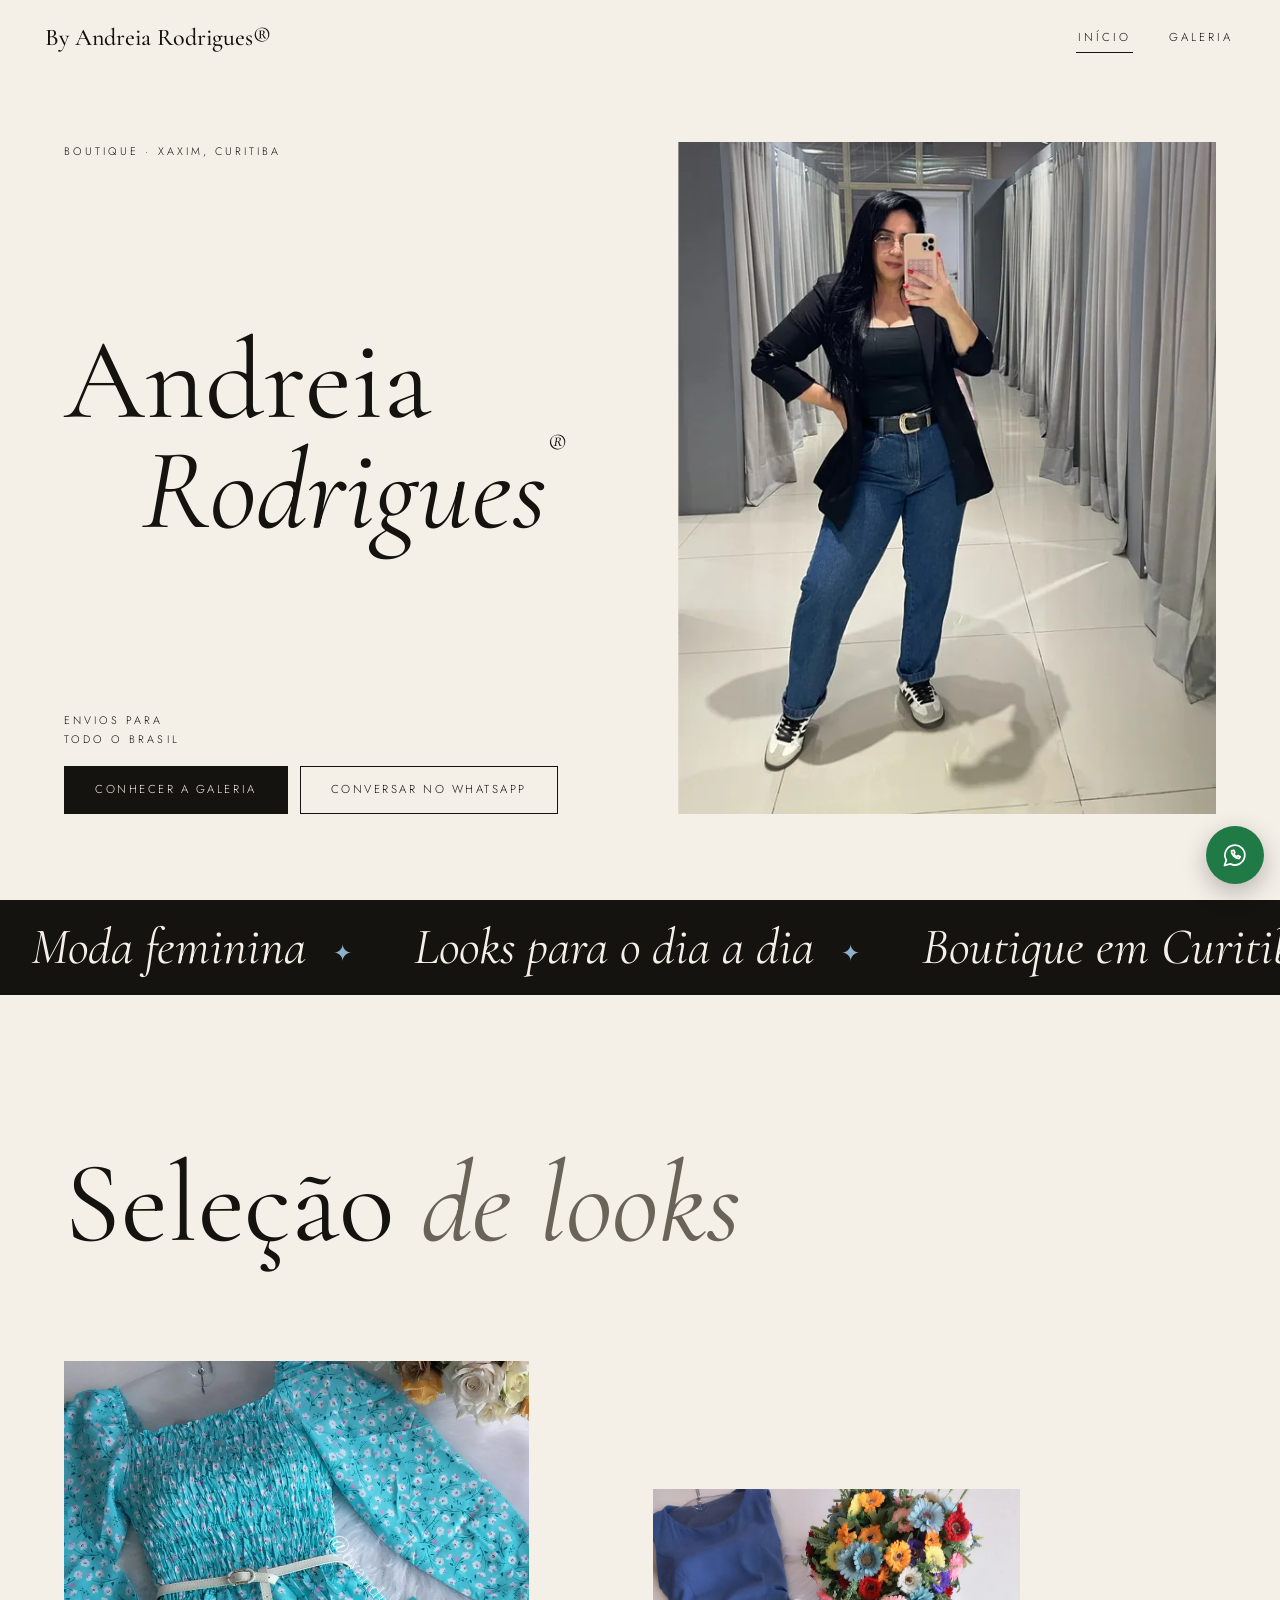
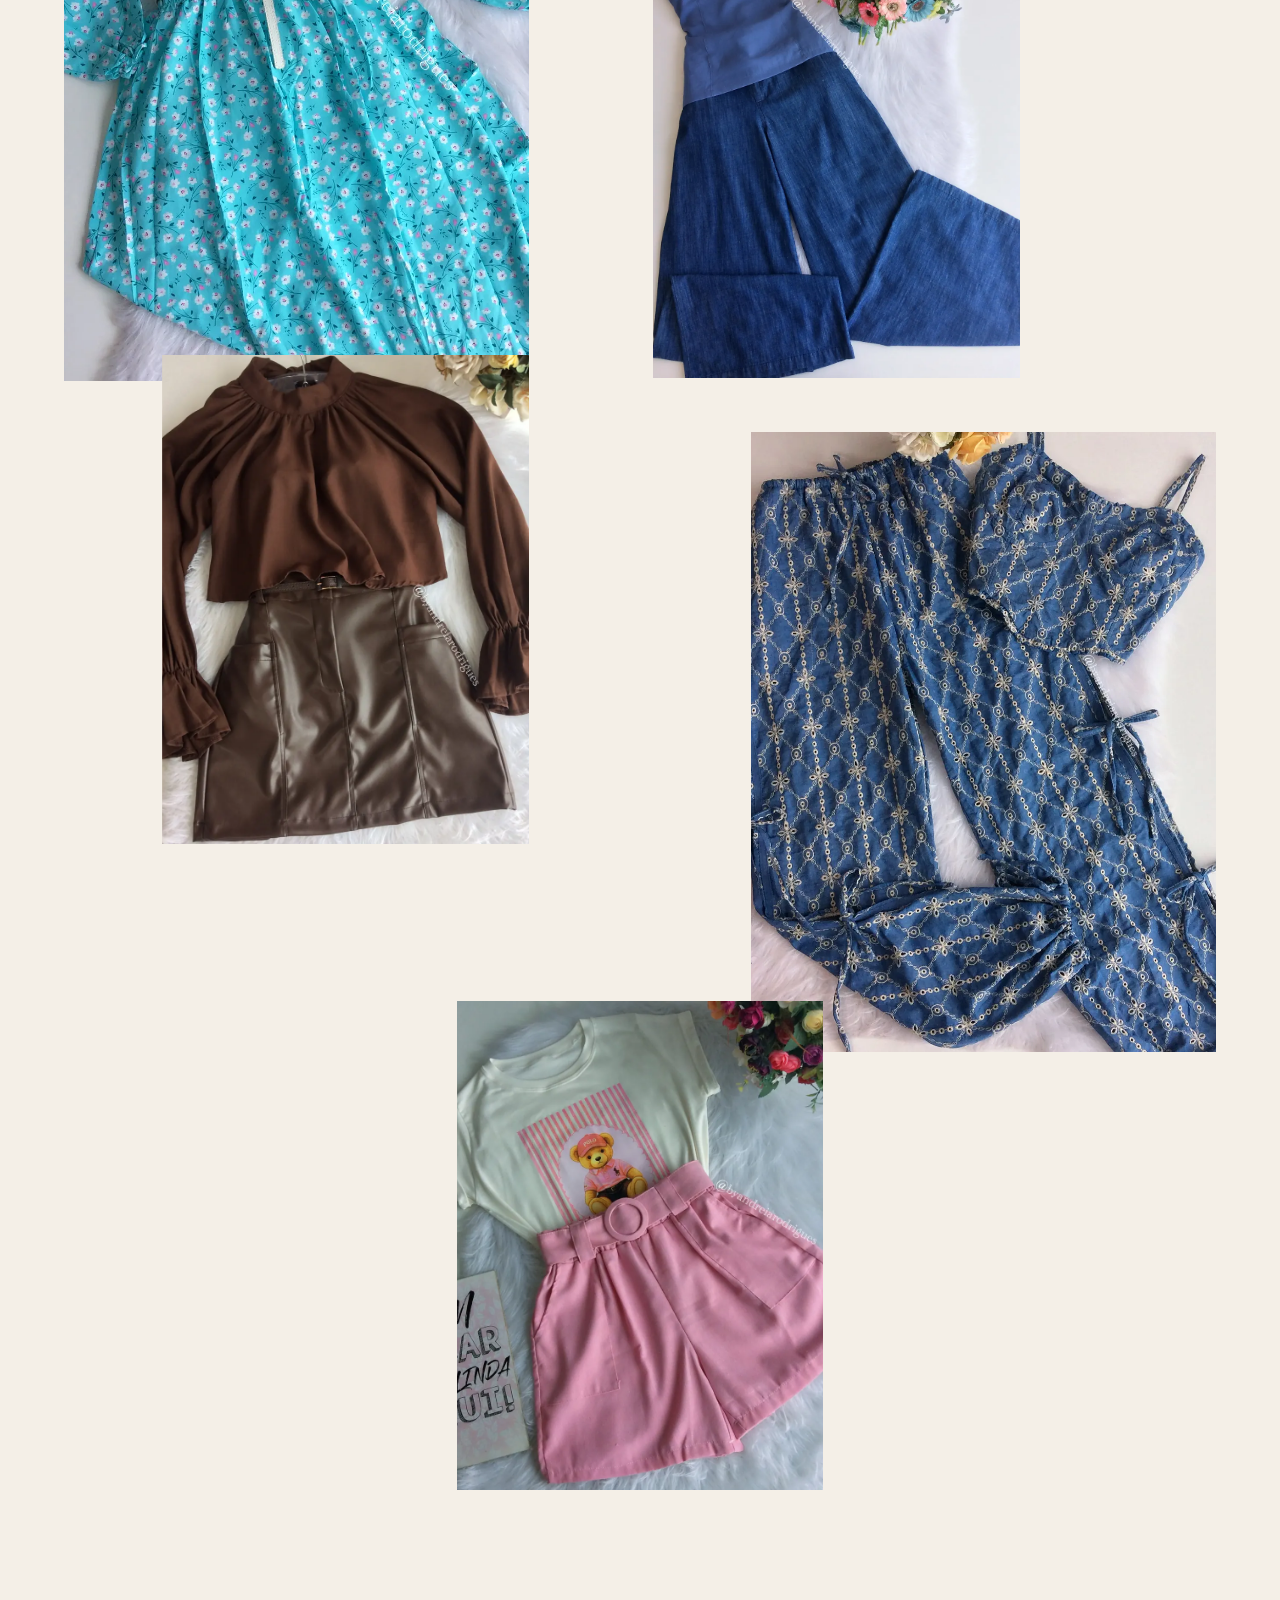
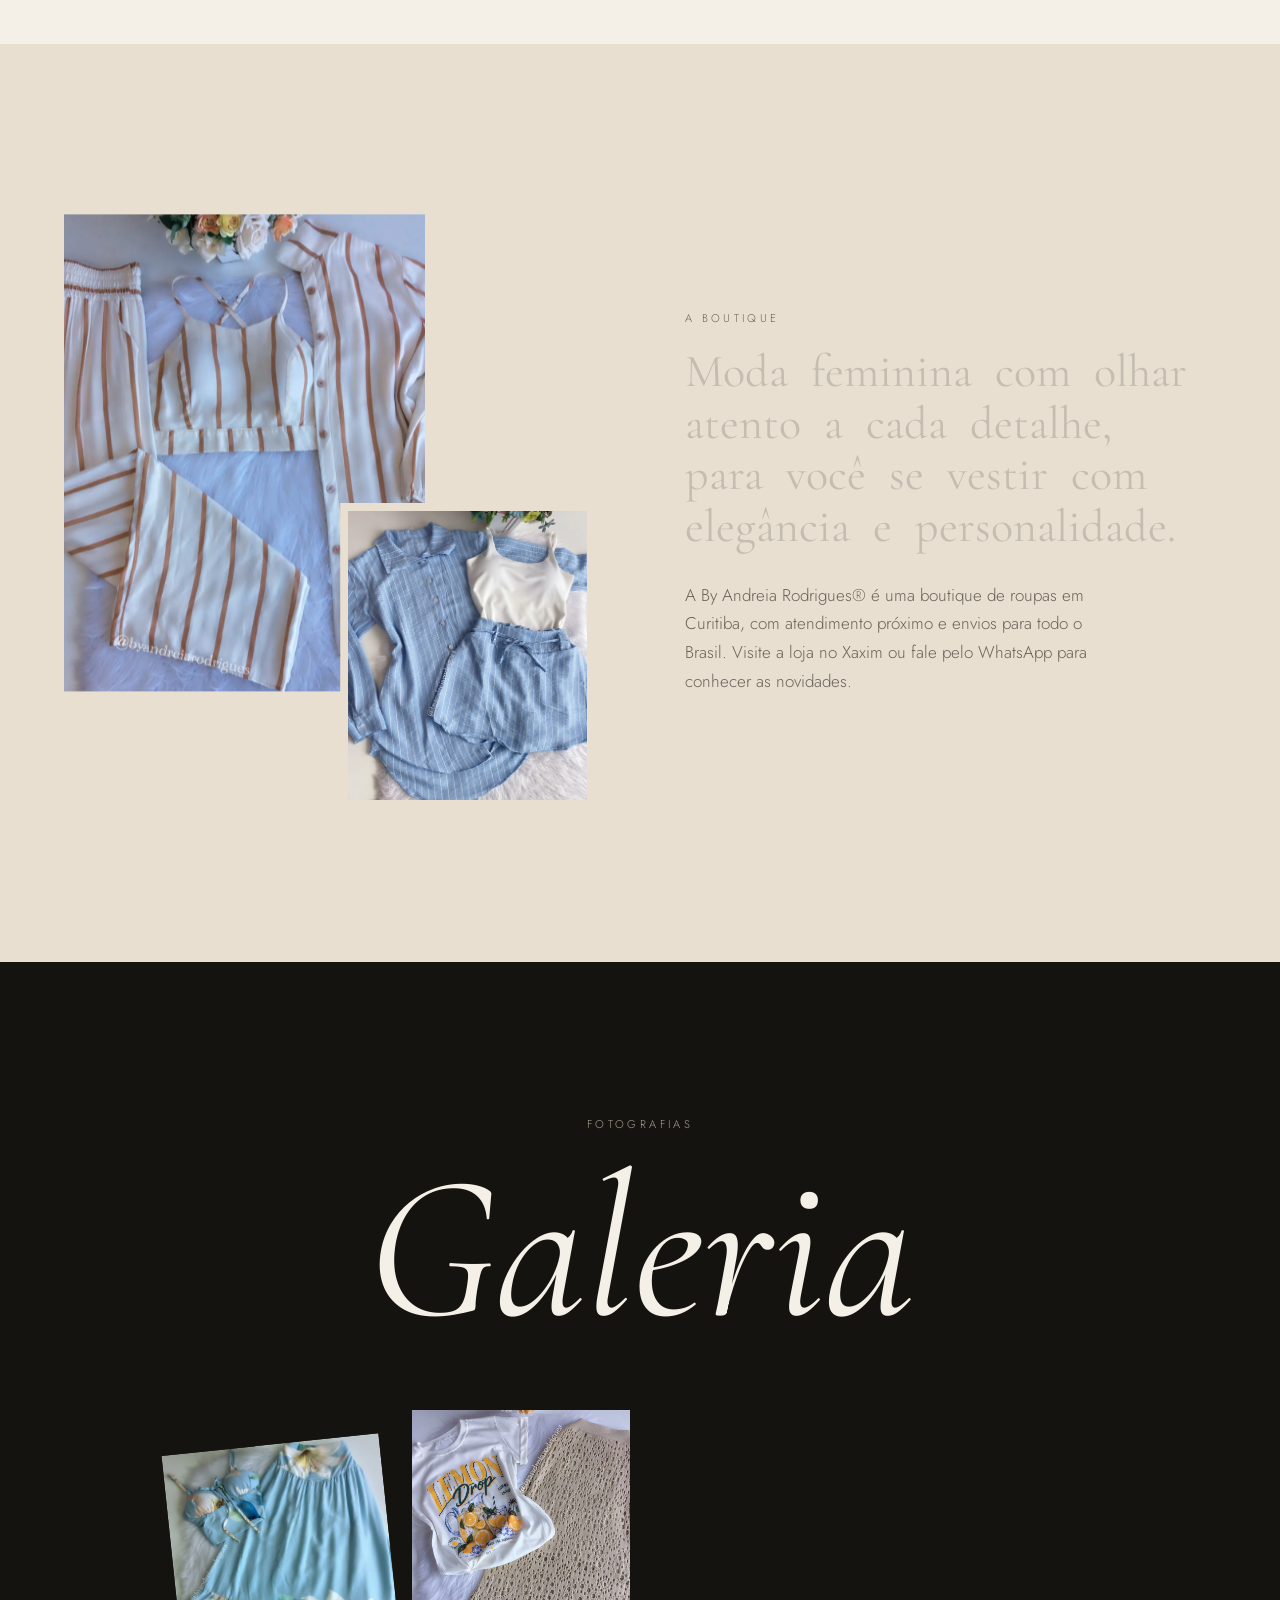
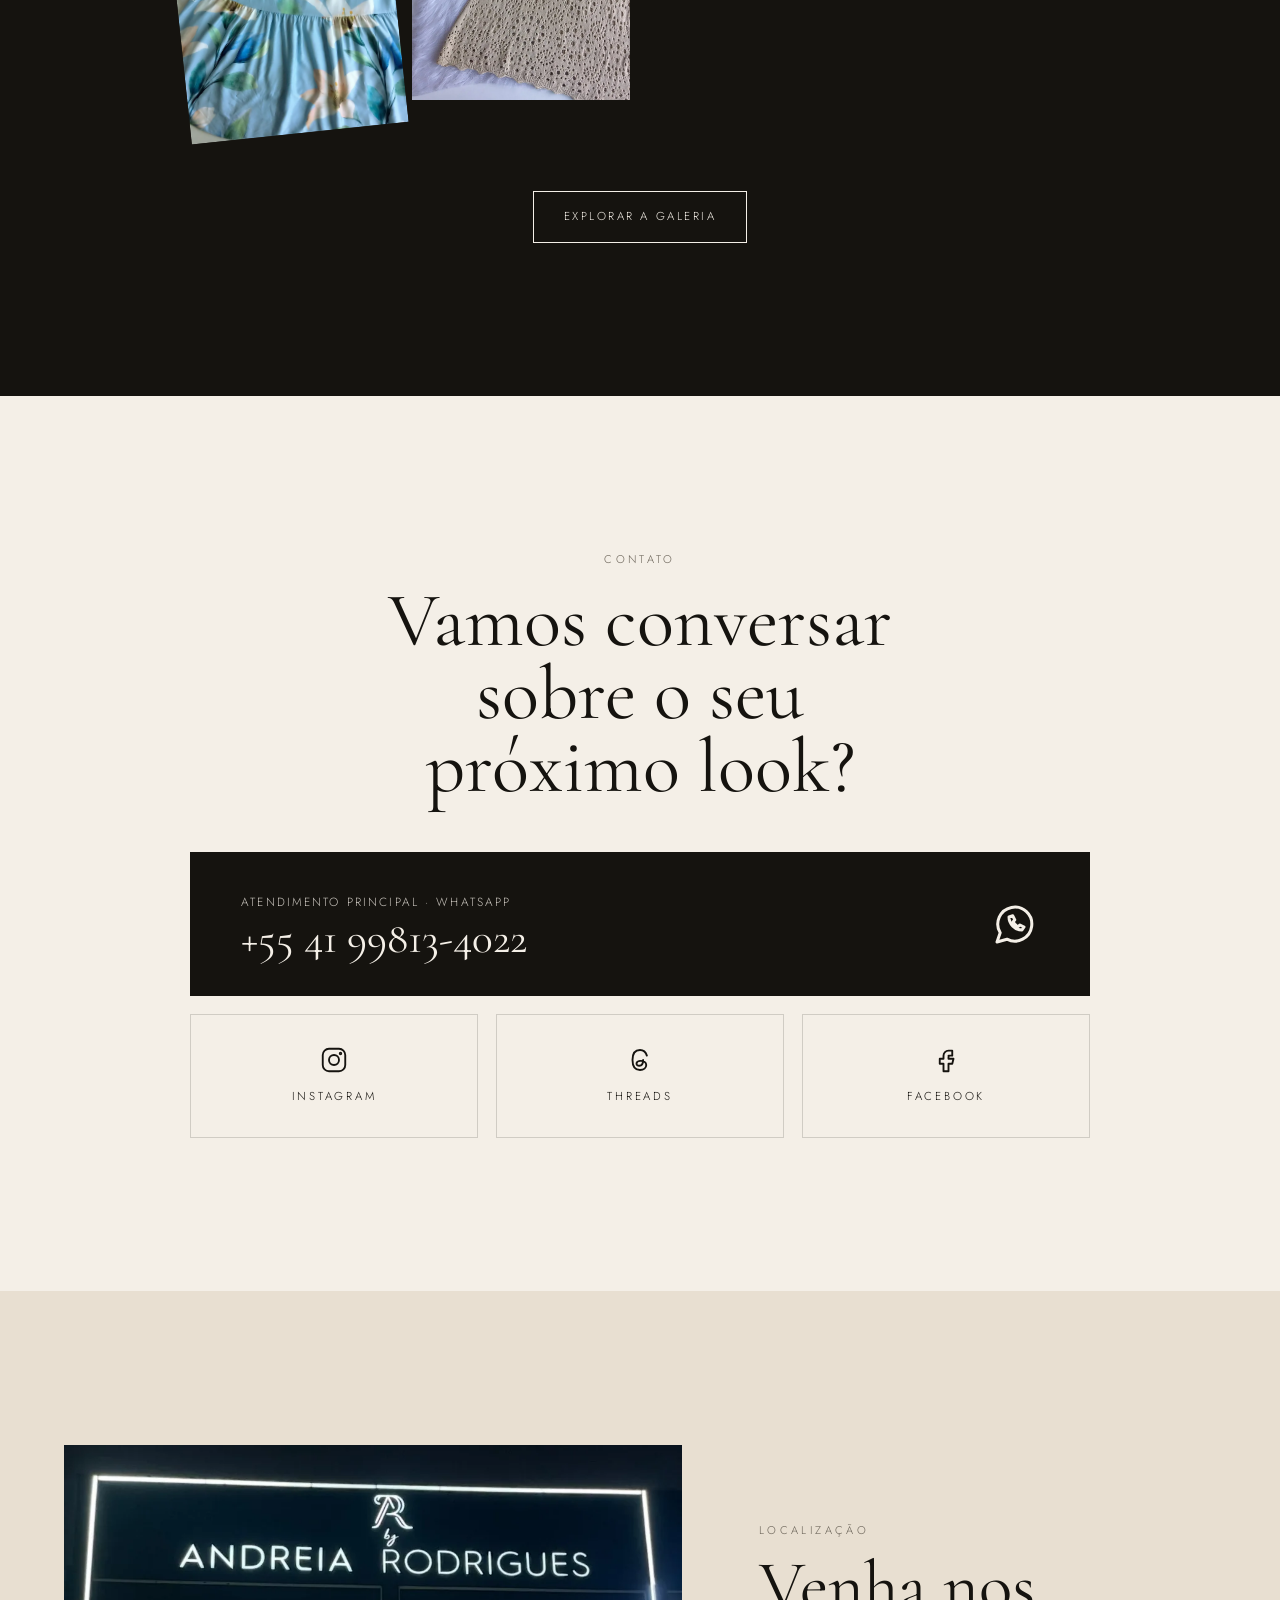
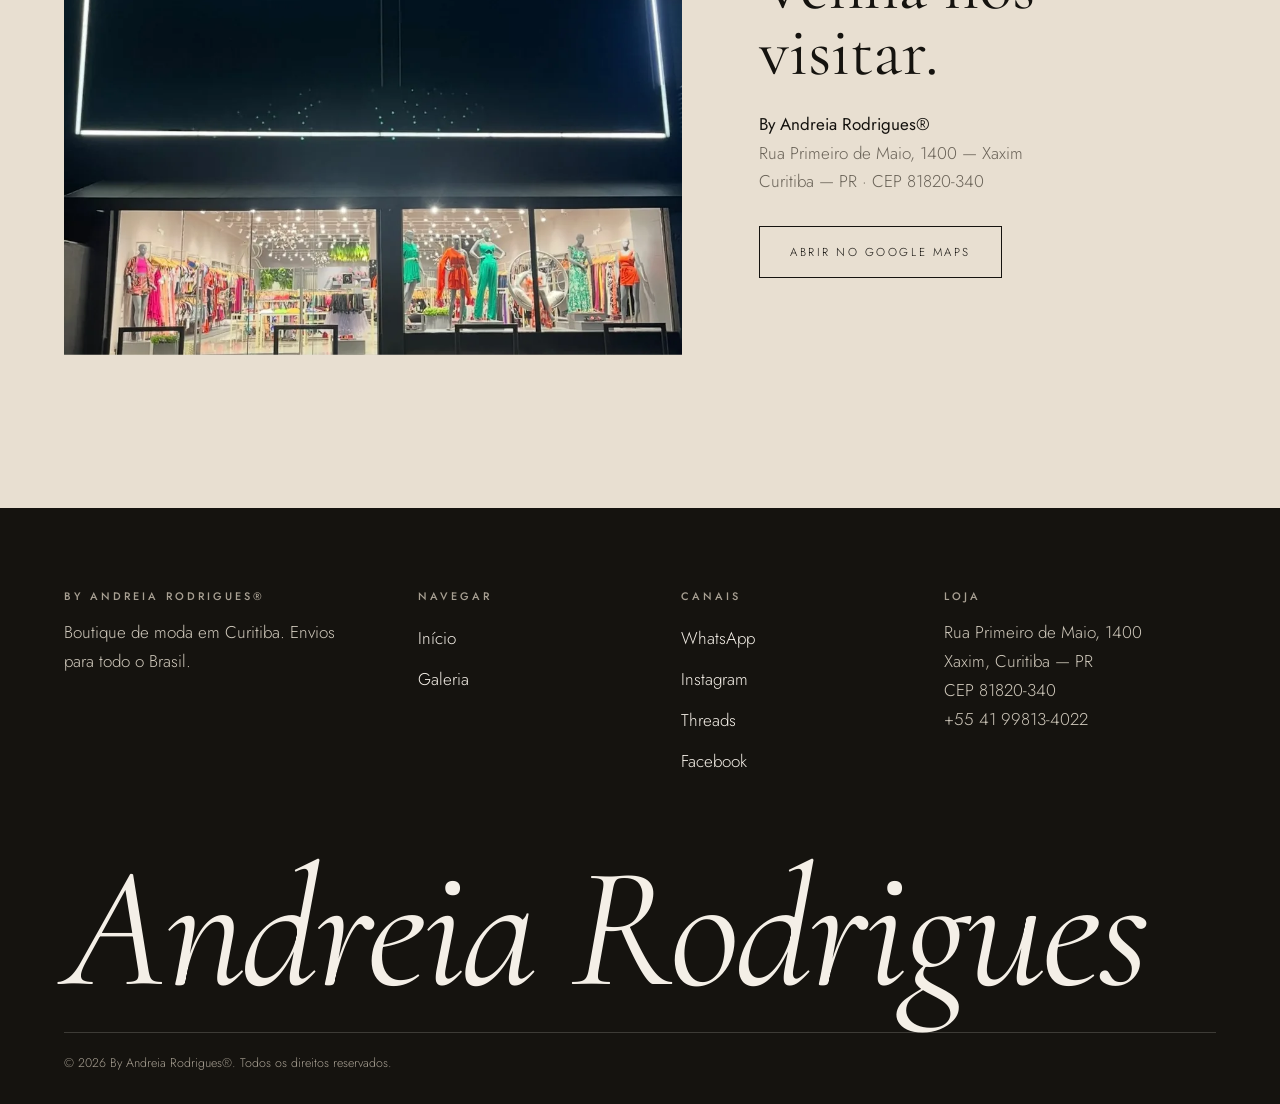
==== commit 29173acc: "Add files via upload" ====
--- a/index.html
+++ b/index.html
@@ -9,7 +9,7 @@
 <meta property="og:title" content="By Andreia Rodrigues® — Boutique em Curitiba"><meta property="og:description" content="By Andreia Rodrigues®, boutique de moda feminina no Xaxim, Curitiba. Conheça as peças e fale com a loja pelo WhatsApp. Envios para todo o Brasil."><meta property="og:type" content="website"><meta property="og:image" content="assets/images/hero/04.webp">
 <link rel="preconnect" href="https://fonts.googleapis.com"><link rel="preconnect" href="https://fonts.gstatic.com" crossorigin>
 <link href="https://fonts.googleapis.com/css2?family=Cormorant+Garamond:ital,wght@0,400;0,500;1,400&family=Jost:wght@300;400;500&display=swap" rel="stylesheet">
-<link rel="preload" as="image" href="assets/images/hero/04.webp">
+<link rel="preload" as="image" href="assets/images/hero/andreia.webp" imagesrcset="assets/images/hero/andreia-720.webp 720w, assets/images/hero/andreia.webp 1080w" imagesizes="(max-width:900px) 92vw, 44vw">
 <script>(function(h,w){h.className+=' js';var B=w.__bar={need:['main','anim']};try{if(sessionStorage.getItem('bar-intro'))h.className+=' no-intro'}catch(e){}setTimeout(function(){var ok=true,k;for(k=0;k<B.need.length;k++)if(!B[B.need[k]])ok=false;if(!ok||(B.need.length>1&&!document.body.classList.contains('ready')))h.className+=' no-anim'},5000)})(document.documentElement,window)</script>
 <link rel="stylesheet" href="assets/css/style.css">
 <script type="application/ld+json">{"@context":"https://schema.org","@type":"ClothingStore","name":"By Andreia Rodrigues®","telephone":"+55 41 99813-4022","address":{"@type":"PostalAddress","streetAddress":"Rua Primeiro de Maio, 1400","addressLocality":"Curitiba","addressRegion":"PR","postalCode":"81820-340","addressCountry":"BR"},"sameAs":["https://www.instagram.com/byandreiarodrigues/","https://www.threads.com/@byandreiarodrigues","https://www.facebook.com/ByAndreiaRodrigues/"]}</script>
@@ -23,13 +23,13 @@
 <nav aria-label="Principal"><a href="index.html" data-pg aria-current="page">Início</a><a href="galeria.html" data-pg>Galeria</a></nav></header>
 <main id="main">
 <section class="hero" aria-label="Apresentação">
-<p class="h-s a">Boutique · Xaxim, Curitiba</p><p class="h-s d">Envios para<br>todo o Brasil</p>
-<div class="h-t h-t1" aria-hidden="true">Andreia</div>
-<div class="h-f b"><div data-speed=".12" style="width:100%;height:100%"><img src="assets/images/gallery/13.webp" width="1000" height="1189" alt="Saia de poá com jaqueta preta" loading="eager" decoding="async"></div></div>
-<div class="h-f c"><div data-speed=".2" style="width:100%;height:100%"><img src="assets/images/gallery/11.webp" width="1000" height="1111" alt="Regatas em várias cores" loading="eager" decoding="async"></div></div>
-<div class="h-main"><div data-speed="-.04" style="width:100%;height:100%"><img src="assets/images/hero/04.webp" width="1595" height="1982" alt="Vestido preto com camisa de poá, look da By Andreia Rodrigues" loading="eager" decoding="async" fetchpriority="high"></div></div>
-<h1 class="h-t h-t2"><span class="sr" style="position:absolute;width:1px;height:1px;overflow:hidden;clip-path:inset(50%)">By Andreia </span>Rodrigues<sup>®</sup></h1>
-<div class="h-cta"><a class="btn f" href="galeria.html" data-pg>Conhecer a galeria</a><a class="btn" href="https://wa.me/5541998134022" target="_blank" rel="noopener" style="background:var(--iv)">Conversar no WhatsApp</a></div>
+<div class="h-grid">
+<p class="h-s a">Boutique · Xaxim, Curitiba</p>
+<h1 class="h-name"><span class="sr" style="position:absolute;width:1px;height:1px;overflow:hidden;clip-path:inset(50%)">By </span><span class="ln n1">Andreia</span> <span class="ln n2">Rodrigues<sup>®</sup></span></h1>
+<figure class="h-main"><img src="assets/images/hero/andreia.webp" srcset="assets/images/hero/andreia-720.webp 720w, assets/images/hero/andreia.webp 1080w" sizes="(max-width:900px) 92vw, 44vw" width="1080" height="1080" alt="Andreia, da By Andreia Rodrigues, de blazer preto, jeans e tênis, fotografando-se no espelho" loading="eager" decoding="async" fetchpriority="high"></figure>
+<div class="h-foot"><p class="h-s d">Envios para<br>todo o Brasil</p>
+<div class="h-cta"><a class="btn f" href="galeria.html" data-pg>Conhecer a galeria</a><a class="btn" href="https://wa.me/5541998134022" target="_blank" rel="noopener" style="background:var(--iv)">Conversar no WhatsApp</a></div></div>
+</div>
 </section>
 <div class="mq" aria-hidden="true"><div><span>Moda feminina</span><span>Looks para o dia a dia</span><span>Boutique em Curitiba</span><span>Detalhes que fazem a diferença</span><span>Envios para todo o Brasil</span><span>Xaxim</span><span>Moda feminina</span><span>Looks para o dia a dia</span><span>Boutique em Curitiba</span><span>Detalhes que fazem a diferença</span><span>Envios para todo o Brasil</span><span>Xaxim</span><span>Moda feminina</span><span>Looks para o dia a dia</span><span>Boutique em Curitiba</span><span>Detalhes que fazem a diferença</span><span>Envios para todo o Brasil</span><span>Xaxim</span><span>Moda feminina</span><span>Looks para o dia a dia</span><span>Boutique em Curitiba</span><span>Detalhes que fazem a diferença</span><span>Envios para todo o Brasil</span><span>Xaxim</span></div></div>
 <section class="blk looks"><h2 class="rv">Seleção <em>de looks</em></h2>
@@ -51,7 +51,7 @@
 <div><h3>Navegar</h3><ul><li><a href="index.html">Início</a></li><li><a href="galeria.html">Galeria</a></li></ul></div>
 <div><h3>Canais</h3><ul><li><a href="https://wa.me/5541998134022" target="_blank" rel="noopener">WhatsApp</a></li><li><a href="https://www.instagram.com/byandreiarodrigues/" target="_blank" rel="noopener">Instagram</a></li><li><a href="https://www.threads.com/@byandreiarodrigues" target="_blank" rel="noopener">Threads</a></li><li><a href="https://www.facebook.com/ByAndreiaRodrigues/" target="_blank" rel="noopener">Facebook</a></li></ul></div>
 <div><h3>Loja</h3><address>Rua Primeiro de Maio, 1400<br>Xaxim, Curitiba — PR<br>CEP 81820-340<br>+55 41 99813-4022</address></div></div>
-<div class="wm" aria-hidden="true">By Andreia Rodrigues</div>
+<div class="wm" aria-hidden="true">Andreia Rodrigues</div>
 <div class="copy">© <span id="yr">2026</span> By Andreia Rodrigues®. Todos os direitos reservados.</div></footer>
 <a class="fab" href="https://wa.me/5541998134022" target="_blank" rel="noopener" aria-label="Conversar no WhatsApp"><svg class="ic" viewBox="0 0 24 24" aria-hidden="true"><path d="M3 21l1.6-4.6A8.5 8.5 0 1 1 8 19.6z"/><path d="M9 8.5c0 3.5 3 6.5 6.5 6.5l1-1.5-2-1-1 .8c-1-.4-2-1.4-2.4-2.4l.8-1-1-2z"/></svg></a>
 <button class="top" aria-label="Voltar ao topo">↑</button>
--- a/assets/css/style.css
+++ b/assets/css/style.css
@@ -29,21 +29,30 @@
 .mk img{width:100%;height:100%;object-fit:cover;transition:transform 1.8s var(--ease)}.js .mk img{transform:scale(1.25)}.js .mk.in img{transform:scale(1)}
 @media (hover:hover){.mk:hover img,.js .mk.in:hover img{transform:scale(1.05)}}
 .img-err{background:var(--sand)}img.is-err{opacity:0}
-.hero{position:relative;height:max(calc(100*var(--vh)),640px);overflow:hidden;background:var(--iv);isolation:isolate}
-.hero>*{position:absolute}
-.h-t{font-family:var(--serif);line-height:.8;white-space:nowrap;font-weight:400;transition:opacity 1.2s,transform 1.4s var(--ease)}.js .h-t{opacity:0;transform:translateY(40px)}
-.h-t1{left:3vw;top:calc(15*var(--vh));font-size:min(20vw,calc(33*var(--vh)));z-index:1;transition-delay:.55s}
-.h-t2{right:3vw;bottom:calc(12*var(--vh));font-size:min(14vw,calc(23*var(--vh)));font-style:italic;z-index:3;color:#fff;mix-blend-mode:difference;transition-delay:.8s}
-.h-t2 sup{font-size:.22em;vertical-align:top;line-height:3}
-.h-main{left:max(50vw,calc(50% - calc(6*var(--vh))));top:calc(13*var(--vh));width:min(40vw,calc(57*var(--vh)));aspect-ratio:3/4;z-index:2;transition:clip-path 1.7s var(--x) .15s}.js .h-main{clip-path:inset(100% 0 0 0)}
-.h-main img,.h-f img{width:100%;height:100%;object-fit:cover}
-.h-main img{transition:transform 2.4s var(--ease) .15s}.js .h-main img{transform:scale(1.18)}
-.js.ready .h-main,.ready .h-main{clip-path:inset(0)}.ready .h-main img{transform:none}.ready .h-t{opacity:1;transform:none}
-.h-f{z-index:2;transition:opacity 1.2s 1.1s}.js .h-f{opacity:0}.ready .h-f{opacity:1}
-.h-f.b{left:6vw;top:calc(50*var(--vh));width:min(14vw,calc(21*var(--vh)));aspect-ratio:4/5}.h-f.c{left:34vw;top:calc(55*var(--vh));width:min(13vw,calc(20*var(--vh)));aspect-ratio:4/5}
-.h-s{z-index:4;font-size:.68rem;letter-spacing:.28em;text-transform:uppercase;transition:opacity 1s 1.3s}.js .h-s{opacity:0}.ready .h-s{opacity:1}
-.h-s.a{left:3.5vw;top:calc(calc(11*var(--vh)) + 10px)}.h-s.d{right:3.5vw;top:calc(calc(11*var(--vh)) + 10px);text-align:right}
-.h-cta{left:3.5vw;bottom:calc(6*var(--vh));z-index:4;display:flex;gap:12px;transition:opacity 1s 1.4s}.js .h-cta{opacity:0}.ready .h-cta{opacity:1}
+/* ===== v3.1: nova Hero editorial (foto da Andreia + título em hierarquia) ===== */
+.hero{--hh:max(calc(100*var(--vh)),620px);position:relative;min-height:var(--hh);background:var(--iv);overflow:hidden;padding:max(84px,calc(72px + env(safe-area-inset-top,0px))) max(20px,5vw) calc(24px + env(safe-area-inset-bottom,0px))}
+.h-grid{display:flex;flex-direction:column;max-width:1500px;margin:0 auto}
+.h-s{font-size:.68rem;letter-spacing:.28em;text-transform:uppercase;line-height:1.7;transition:opacity 1s .9s}.js .h-s{opacity:0}.ready .h-s{opacity:1}
+.h-s.a{margin-bottom:12px}.h-s.d{display:none}
+.h-name{font-family:var(--serif);font-weight:400;line-height:.95;font-size:min(15.5vw,88px);margin:0 0 18px}
+.h-name .ln{display:block;white-space:nowrap;transition:opacity 1.2s var(--ease),transform 1.5s var(--ease)}
+.h-name .n1{transition-delay:.55s}.h-name .n2{font-style:italic;padding-left:min(12vw,72px);transition-delay:.8s}
+.h-name sup{font-size:.22em;vertical-align:top;line-height:0;position:relative;top:.35em}
+.js .h-name .ln{opacity:0;transform:translateY(.35em)}.ready .h-name .ln{opacity:1;transform:none}
+.h-main{position:relative;margin:0 0 20px;align-self:flex-end;width:max(72%,min(100%,calc((var(--hh) - 405px)*.8)));aspect-ratio:4/5;overflow:hidden;background:var(--sand);transition:clip-path 1.7s var(--x) .15s}
+.h-main img{width:100%;height:100%;object-fit:cover;object-position:0 50%;transition:transform 2.6s var(--ease) .15s}
+.js .h-main{clip-path:inset(100% 0 0 0)}.js .h-main img{transform:scale(1.12)}
+.js.ready .h-main,.ready .h-main{clip-path:inset(0)}.ready .h-main img{transform:none}.h-done .h-main{clip-path:none;transition:none}
+.h-foot{display:flex;flex-direction:column}
+.h-cta{display:flex;flex-direction:column;gap:12px;transition:opacity 1s 1.3s}.js .h-cta{opacity:0}.ready .h-cta{opacity:1}.h-cta .btn{min-height:48px}
+@media (min-width:901px),(min-width:640px) and (orientation:landscape){
+.hero{display:flex;align-items:center;padding-top:104px;padding-bottom:48px}
+.h-grid{display:grid;width:100%;grid-template-columns:minmax(0,1fr) auto;grid-template-rows:auto 1fr auto;column-gap:5vw}
+.h-s.a{grid-column:1;grid-row:1;margin:0}.h-name{grid-column:1;grid-row:2;align-self:center;font-size:min(9vw,calc(var(--hh)*.2),140px);margin:0}
+.h-name .n2{padding-left:min(6vw,96px)}
+.h-main{grid-column:2;grid-row:1/4;align-self:center;margin:0;width:min(42vw,calc((var(--hh) - 160px)*.8))}
+.h-foot{grid-column:1;grid-row:3}.h-s.d{display:block;margin-bottom:18px}
+.h-cta{flex-direction:row;flex-wrap:wrap}}
 .mq{overflow:hidden;background:var(--ink);color:var(--iv);padding:22px 0;white-space:nowrap}
 .mq div{display:inline-flex;animation:mq 42s linear infinite}.mq:hover div{animation-play-state:paused}
 .mq span{font:italic 400 clamp(1.8rem,4vw,3.2rem)/1 var(--serif);padding:0 .6em}.mq span::after{content:"✦";font:normal .45em var(--sans);color:var(--blue);margin-left:1.2em;vertical-align:middle}
@@ -87,13 +96,10 @@
 @media (max-width:900px){
 .bg{display:block}nav{position:absolute;top:0;left:0;right:0;height:100vh;height:100svh;background:var(--iv);flex-direction:column;justify-content:center;align-items:center;gap:12px;transform:translateY(-100%);visibility:hidden;transition:transform .7s var(--x),visibility 0s .7s;z-index:-1}
 nav a{font:400 2.8rem var(--serif);letter-spacing:0;text-transform:none}header.open nav{transform:none;visibility:visible;transition-delay:0s}header.open .bg i:first-child{transform:translateY(4px) rotate(45deg)}header.open .bg i:last-child{transform:translateY(-4px) rotate(-45deg)}
-.h-t1{font-size:27vw;top:calc(14*var(--vh));left:4vw}.h-t2{font-size:19vw;bottom:calc(22*var(--vh));right:4vw}.h-main{left:19vw;top:calc(21*var(--vh));width:60vw;max-height:calc(60*var(--vh))}
-.h-f.b{left:3vw;top:calc(58*var(--vh));width:27vw}.h-f.c{left:auto;right:4vw;top:calc(52*var(--vh));width:25vw}.h-s.d{display:none}.h-s.a{top:calc(calc(10*var(--vh)) - 6px)}
-.h-cta{flex-direction:column;right:4vw;left:4vw;bottom:calc(4*var(--vh) + env(safe-area-inset-bottom,0px))}.h-cta .btn{min-height:48px}
 .looks .l1{grid-column:1/8}.l2{grid-column:6/13;margin-top:6vw}.l3{grid-column:1/7;margin-top:0}.l4{grid-column:7/13;margin-top:10vw}.l5{grid-column:3/10;margin-top:0}
 .about,.loc{grid-template-columns:1fr}.soc{grid-template-columns:1fr}.wa{flex-direction:column;align-items:flex-start}.fg{grid-template-columns:1fr 1fr}}
 @media (max-width:520px){.fg{grid-template-columns:1fr}}
-@media (prefers-reduced-motion:reduce){*,*::before,*::after{animation-duration:.01ms!important;animation-iteration-count:1!important;transition-duration:.01ms!important;transition-delay:0s!important}.rv,.h-t,.h-f,.h-s,.h-cta{opacity:1!important;transform:none!important}.mk,.h-main{clip-path:none!important}.mk img,.h-main img{transform:none!important}.cv{display:none}}
+@media (prefers-reduced-motion:reduce){*,*::before,*::after{animation-duration:.01ms!important;animation-iteration-count:1!important;transition-duration:.01ms!important;transition-delay:0s!important}.rv,.h-name .ln,.h-s,.h-cta{opacity:1!important;transform:none!important}.mk,.h-main{clip-path:none!important}.mk img,.h-main img{transform:none!important}.cv{display:none}}
 #intro{position:fixed;top:0;left:0;right:0;bottom:0;inset:0;z-index:170;background:var(--ink);color:var(--iv);display:grid;place-items:center;transition:transform 1.1s var(--x)}#intro.out{transform:translateY(-100%)}
 #intro .nm{font:400 clamp(2.2rem,7.5vw,6rem)/1 var(--serif);display:flex;flex-wrap:wrap;justify-content:center;gap:0 .3em;padding:0 20px;text-align:center}
 #intro .wd{white-space:nowrap;display:inline-block;overflow:hidden;padding-bottom:.12em}#intro i{display:inline-block;font-style:italic;transform:translateY(105%);animation:iu 1s var(--ease) forwards}
@@ -102,17 +108,14 @@
 @media (prefers-reduced-motion:reduce){#intro{display:none}}
 
 /* ===== v3: rede de segurança — se o JS falhar, tudo fica visível ===== */
-.no-anim .rv,.no-anim .h-t,.no-anim .h-f,.no-anim .h-s,.no-anim .h-cta{opacity:1!important;transform:none!important}
+.no-anim .rv,.no-anim .h-name .ln,.no-anim .h-s,.no-anim .h-cta{opacity:1!important;transform:none!important}
 .no-anim .mk,.no-anim .h-main{clip-path:none!important}
 .no-anim .mk img,.no-anim .h-main img{transform:none!important}
 .no-anim .kin .w{opacity:1!important}
 .no-anim .cv,.no-anim #intro{display:none!important}
 /* ===== v3: reserva de espaço para navegadores sem aspect-ratio (iOS < 15) ===== */
 @supports not (aspect-ratio:1/1){
-.h-main::before,.h-f::before,.looks .mk::before,.loc .mk::before,.fan a::before,.stack::before{content:"";display:block}
-.h-main::before,.looks .mk::before,.fan a::before{padding-top:133.33%}.h-f::before{padding-top:125%}.loc .mk::before{padding-top:82.5%}.stack::before{padding-top:115%}
+.h-main::before,.looks .mk::before,.loc .mk::before,.fan a::before,.stack::before{content:"";display:block}
+.looks .mk::before,.fan a::before{padding-top:133.33%}.h-main::before{padding-top:125%}.loc .mk::before{padding-top:82.5%}.stack::before{padding-top:115%}
 .loc .mk,.fan a{position:relative}
-.h-main>div,.h-f>div,.looks .mk>img,.loc .mk>img,.fan a>img{position:absolute;top:0;left:0}}
-/* ===== v3: primeira tela no celular — título sem ser coberto e rótulo fora do cabeçalho ===== */
-@media (max-width:900px){.h-s.a{top:max(calc(10*var(--vh) - 6px),calc(76px + env(safe-area-inset-top,0px)))}}
-@media (max-width:600px){.h-main{top:calc(14*var(--vh) + 21.6vw)}}
+.h-main>img,.looks .mk>img,.loc .mk>img,.fan a>img{position:absolute;top:0;left:0}}
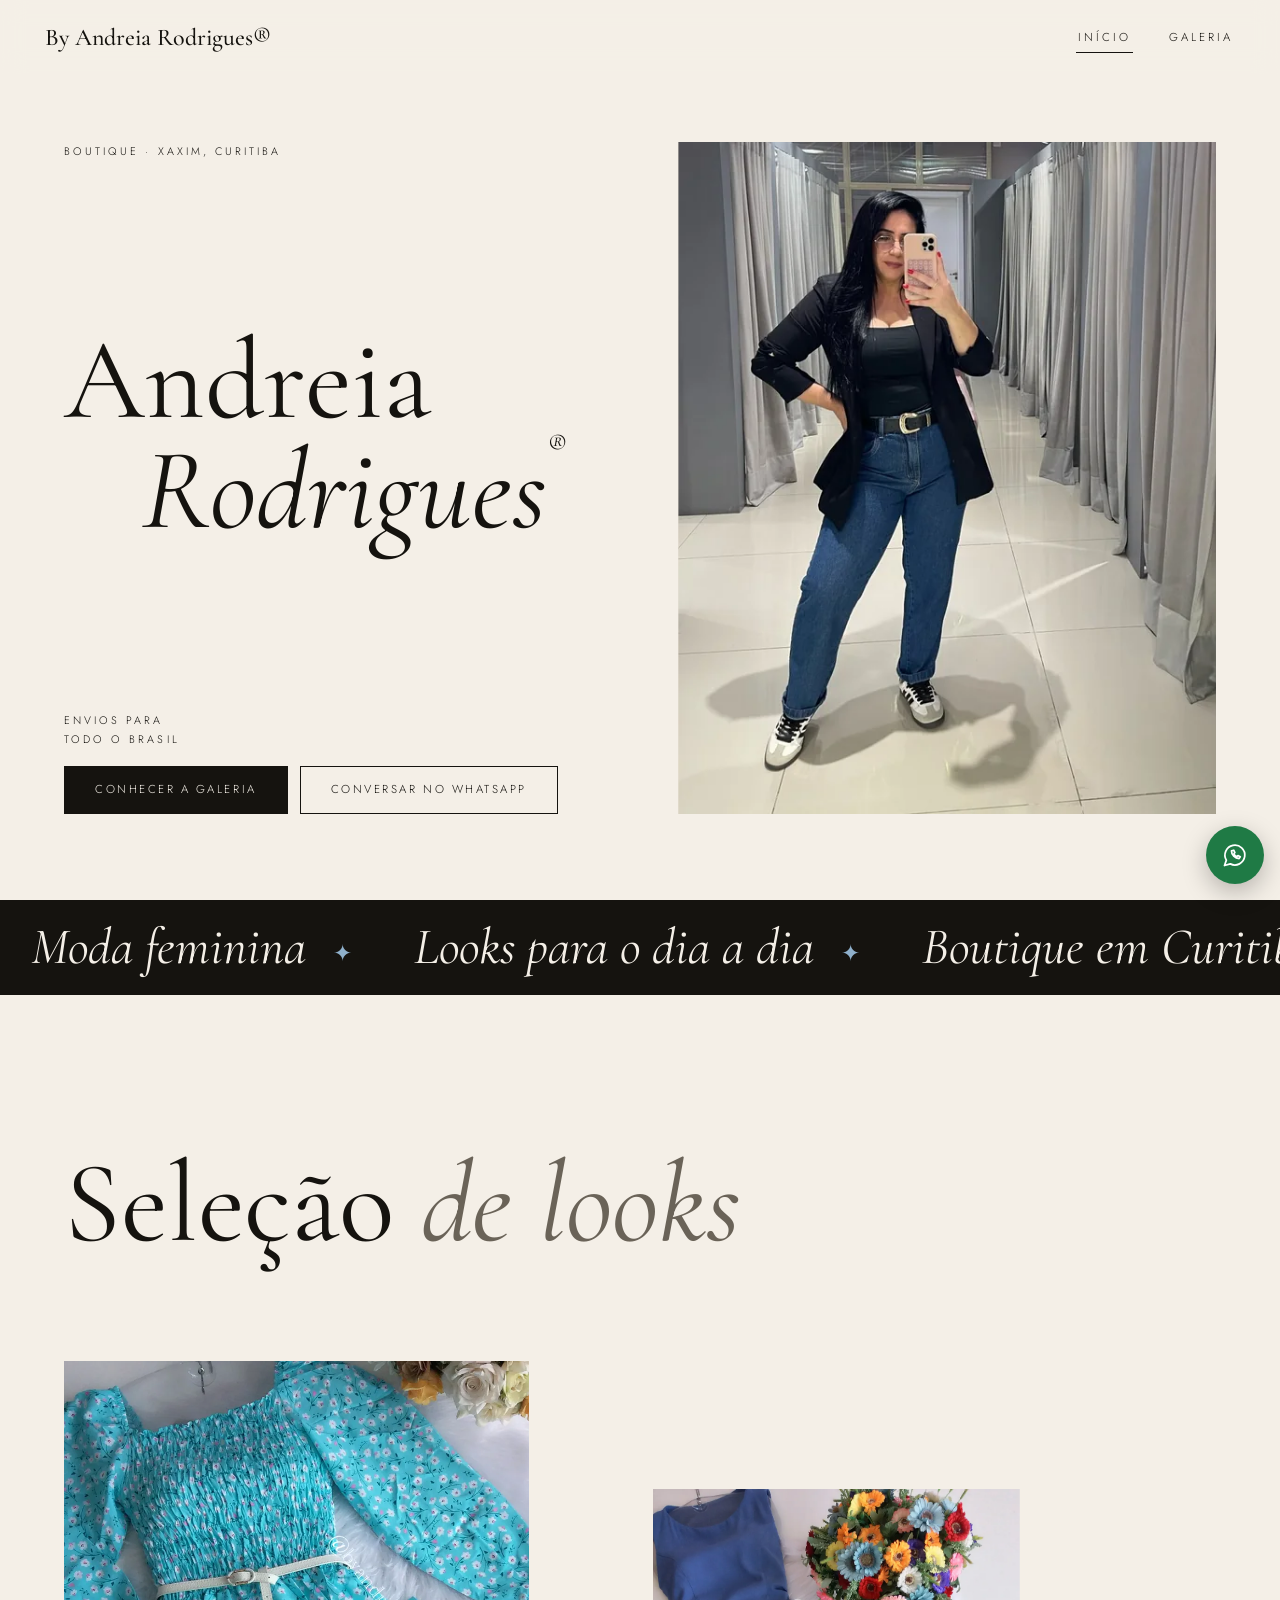
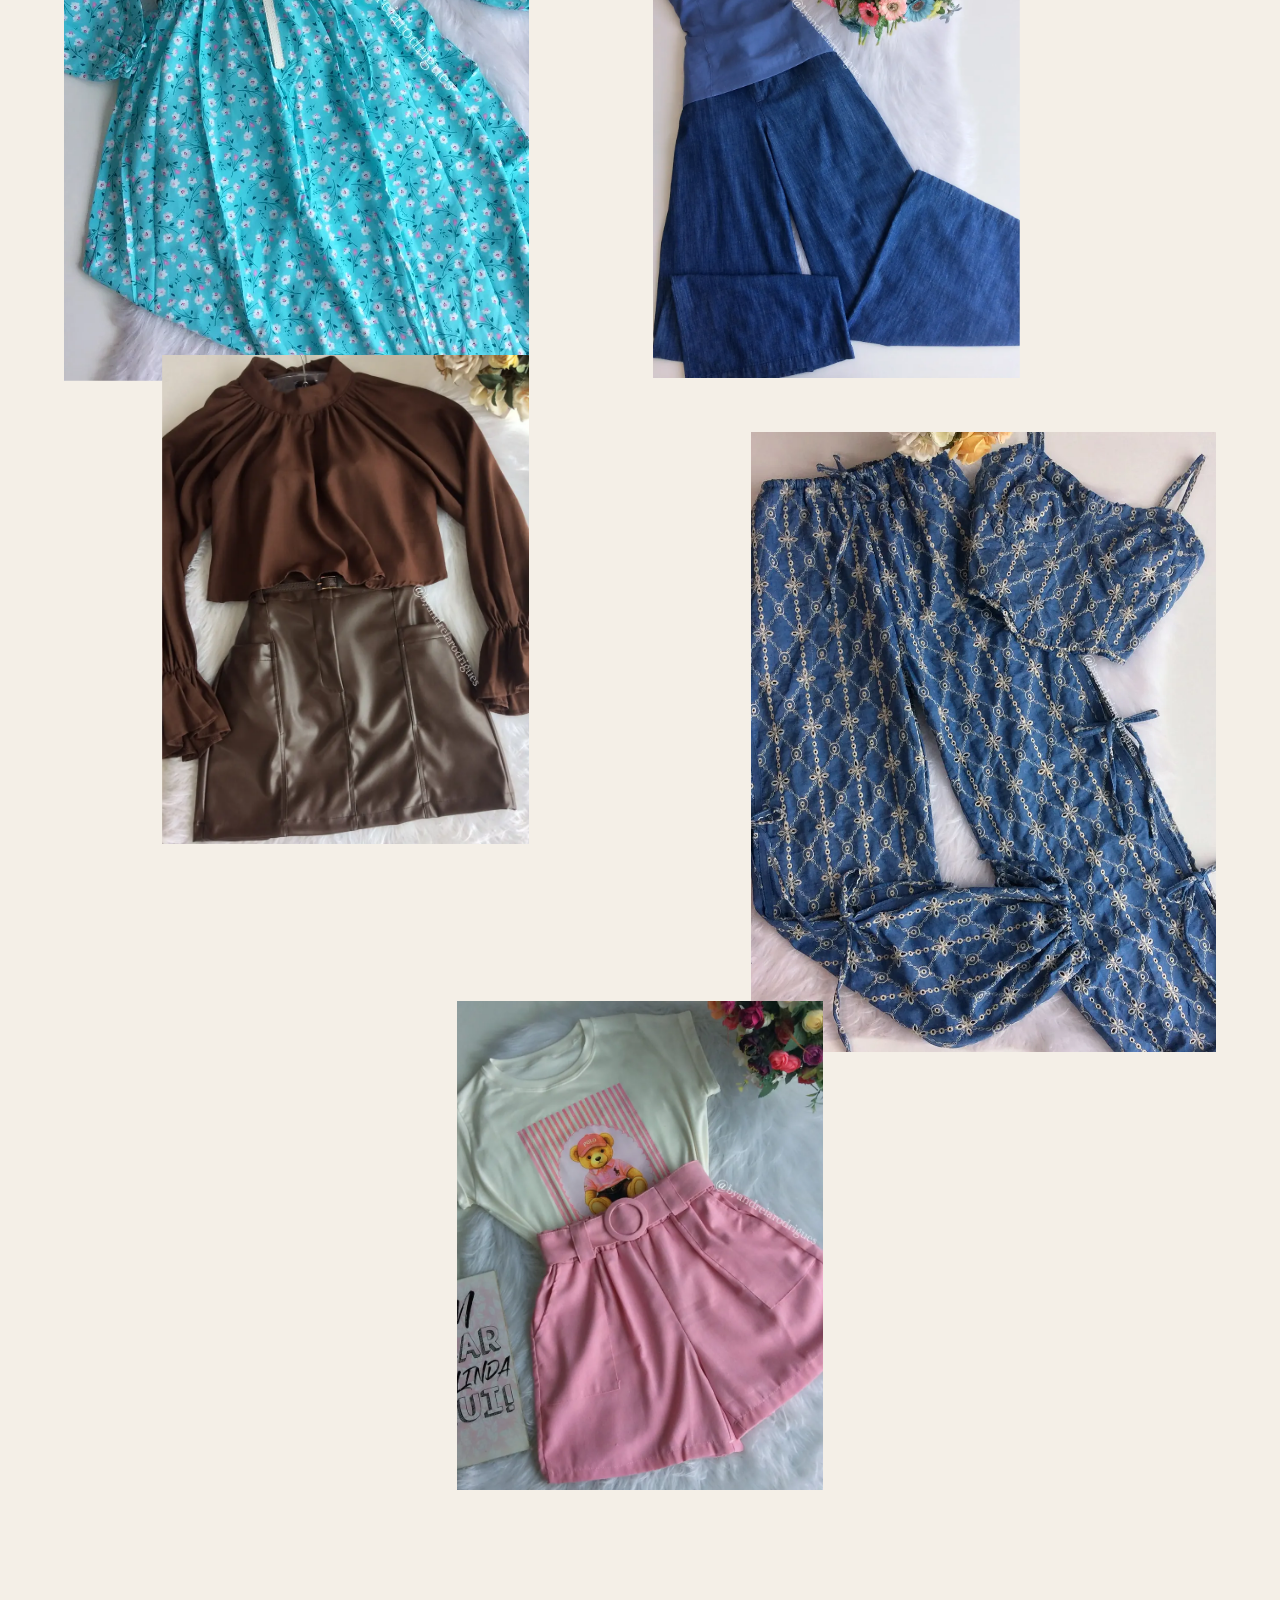
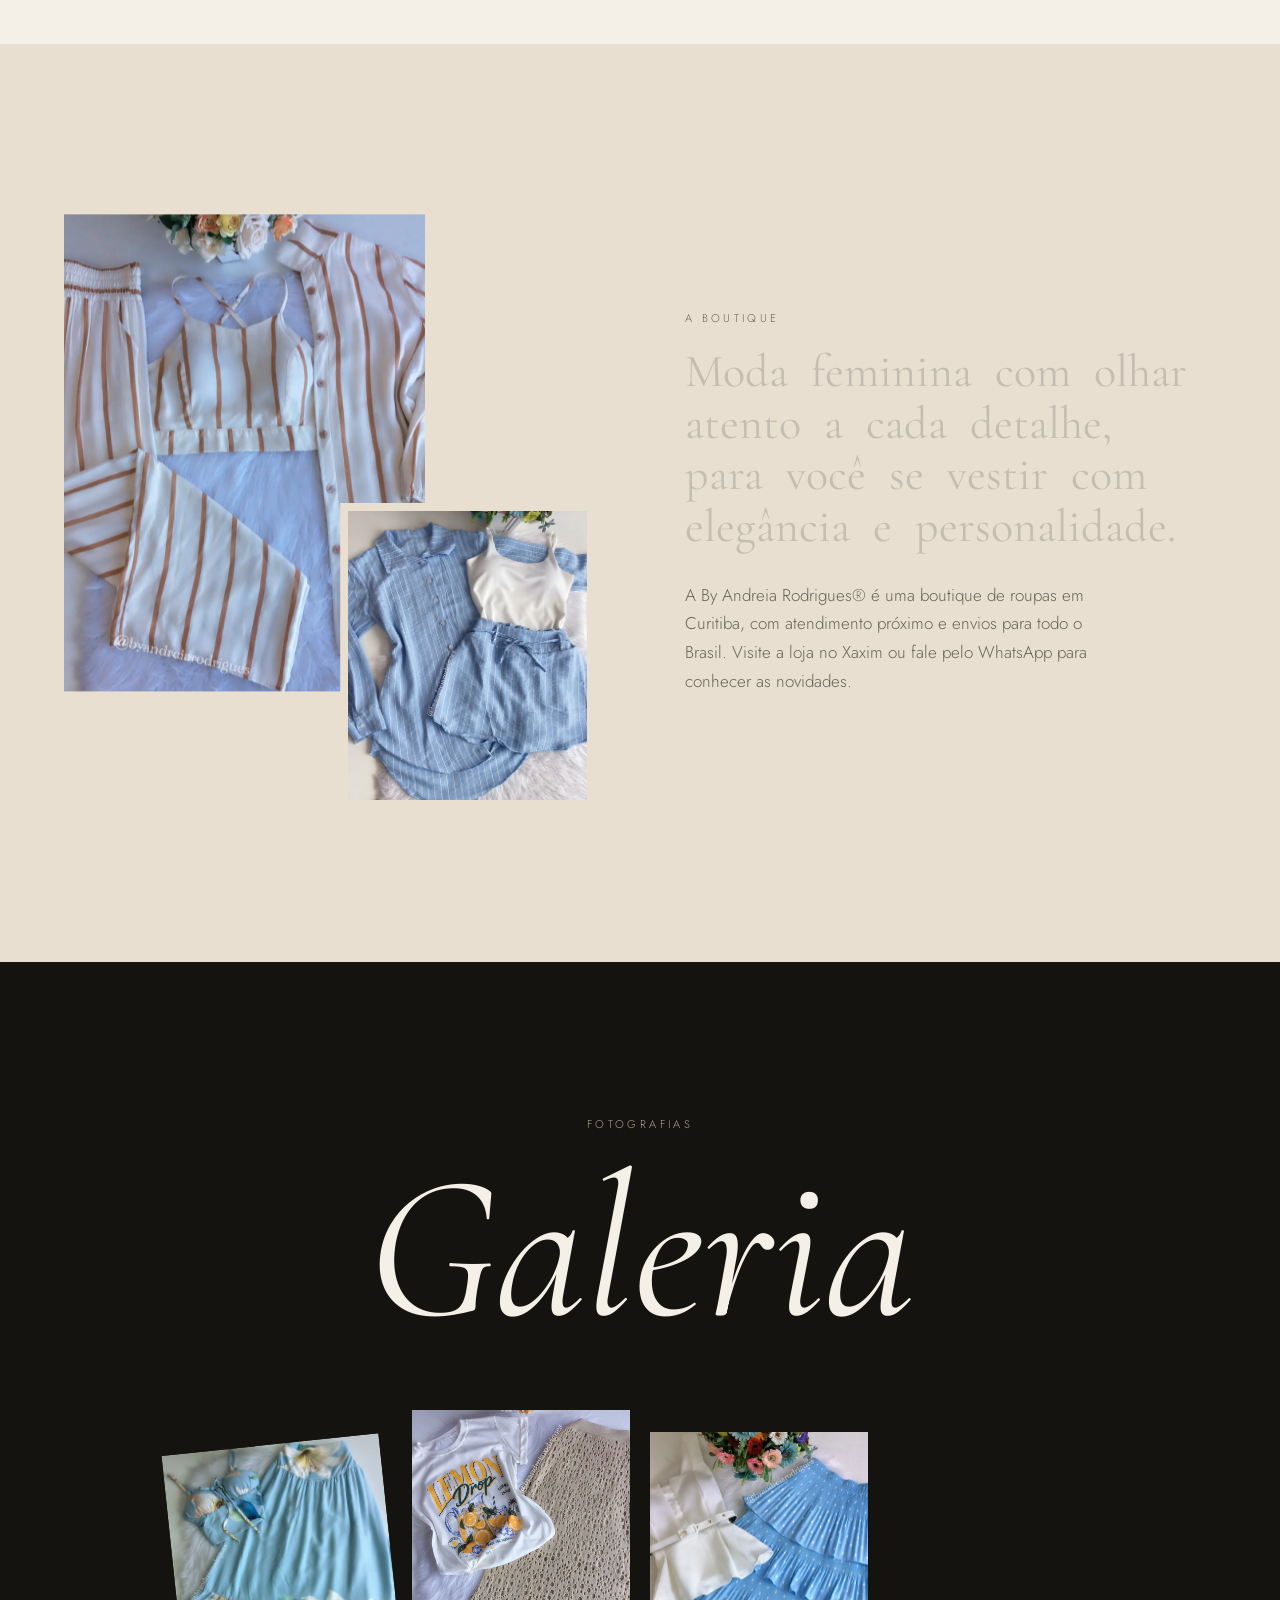
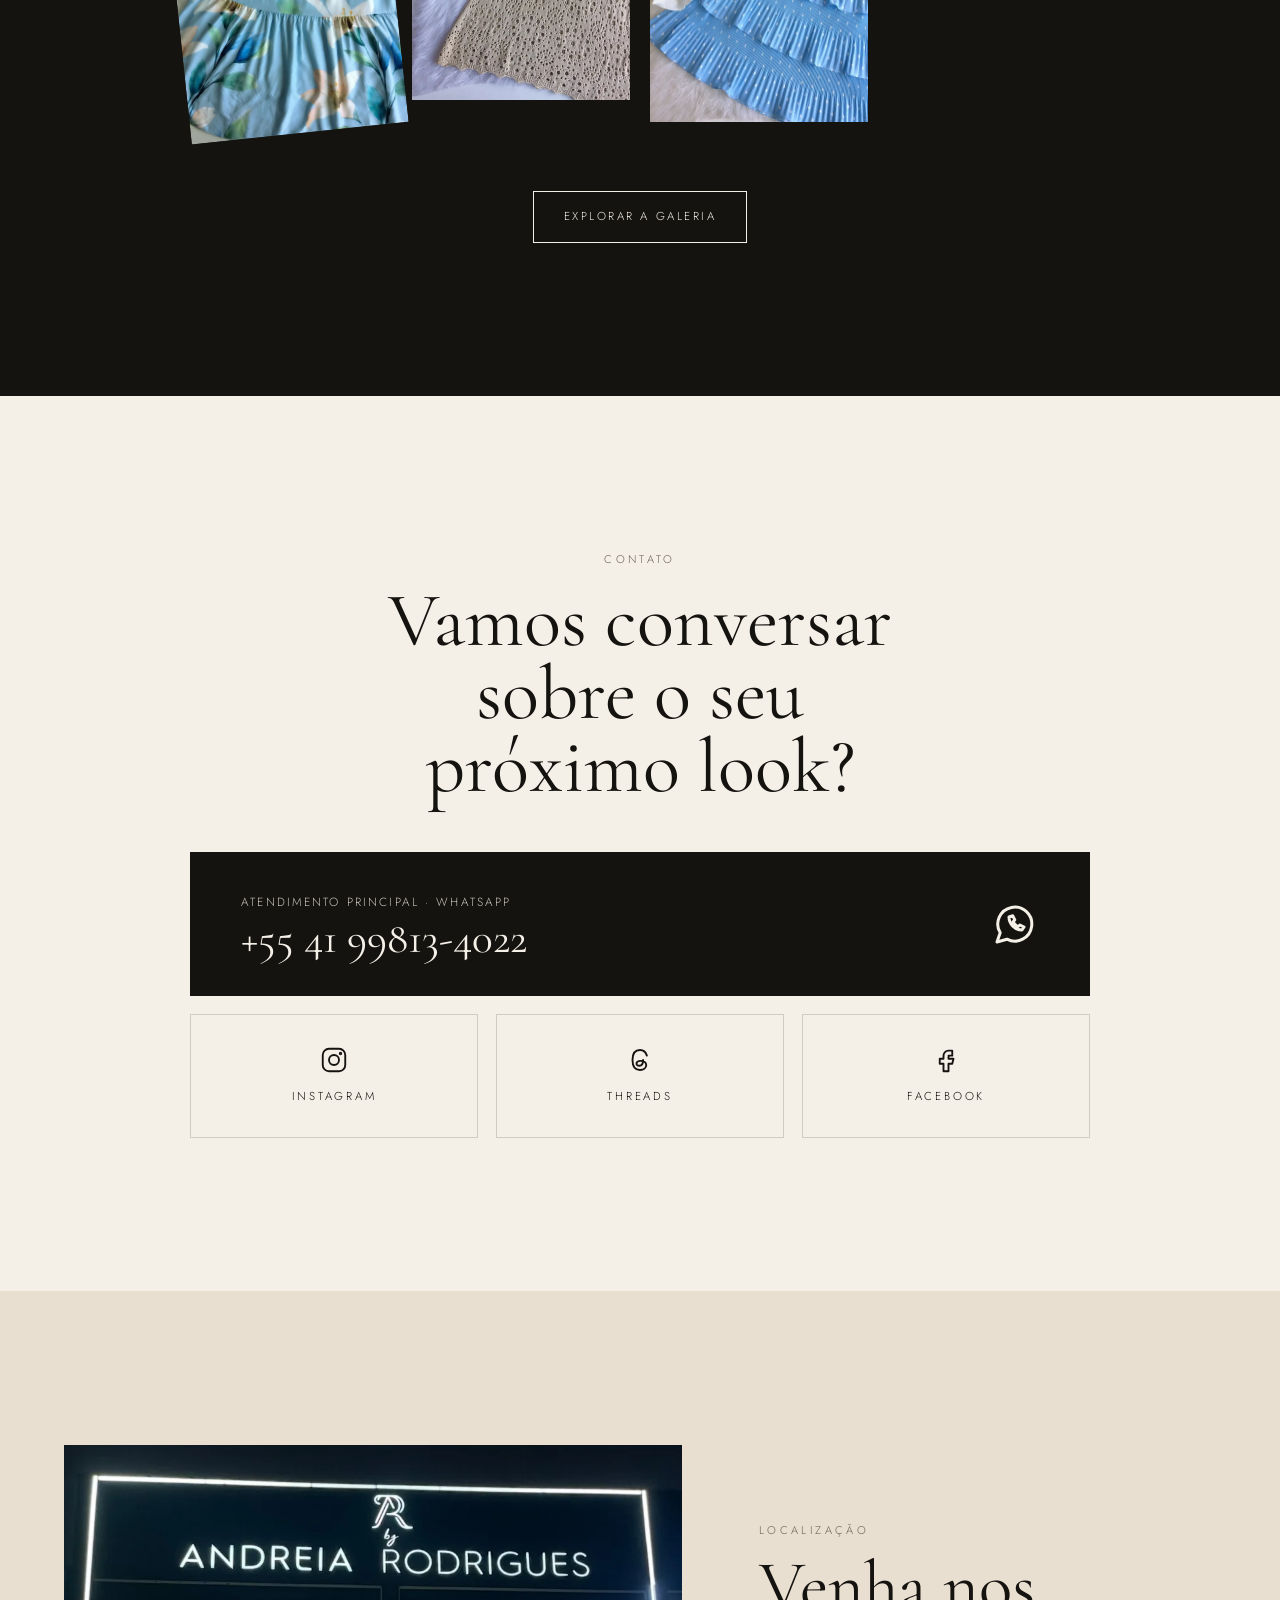
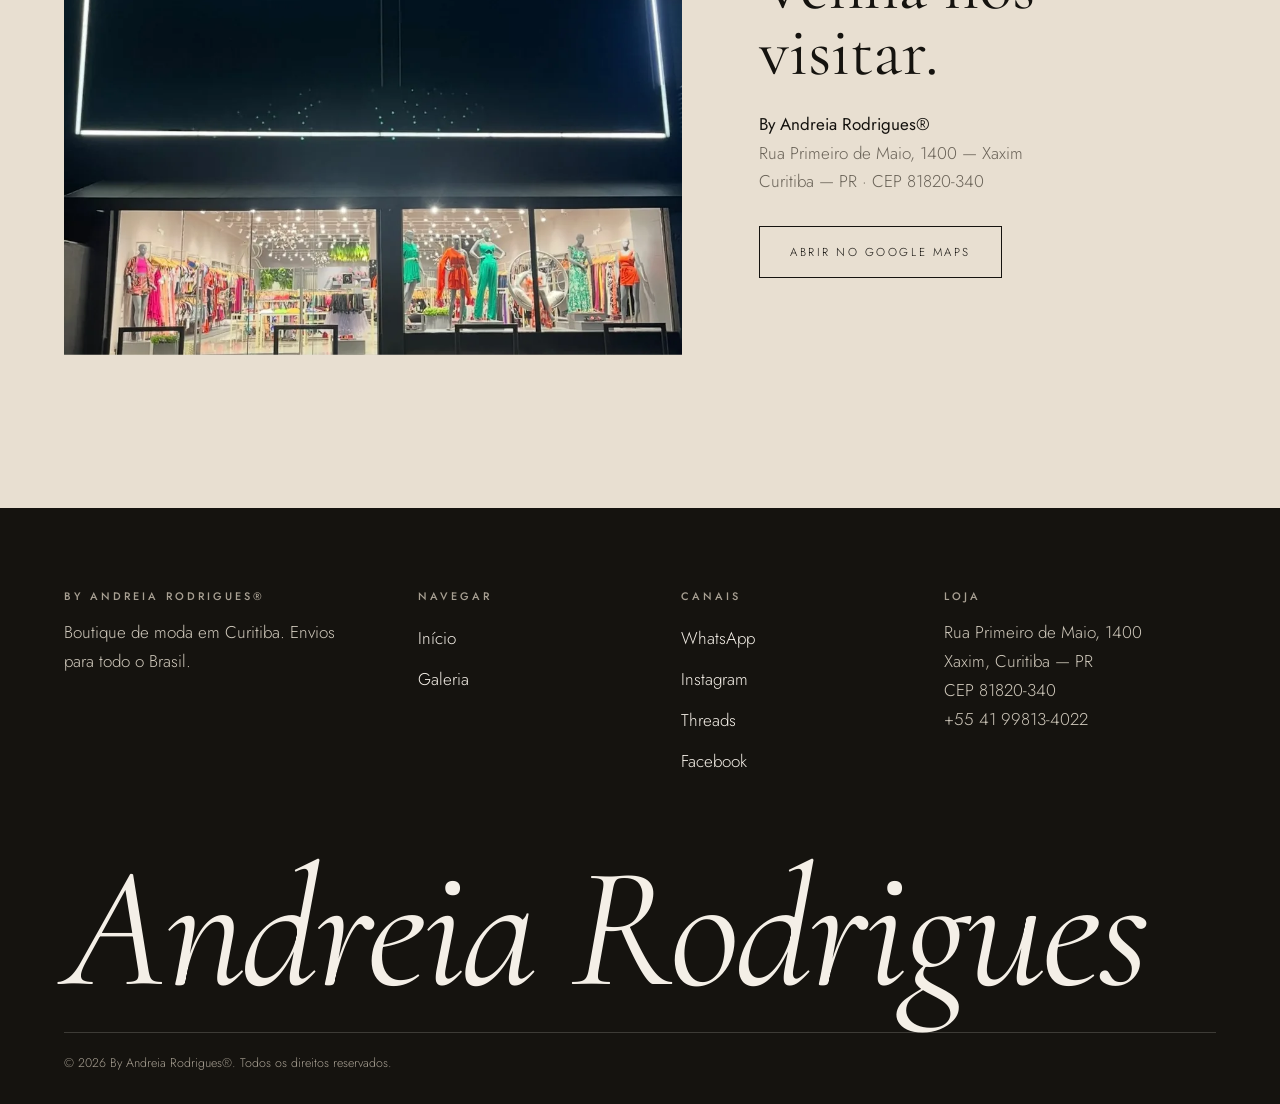
==== commit b60c68f5: "Add files via upload" ====
--- a/index.html
+++ b/index.html
@@ -51,7 +51,7 @@
 <div><h3>Navegar</h3><ul><li><a href="index.html">Início</a></li><li><a href="galeria.html">Galeria</a></li></ul></div>
 <div><h3>Canais</h3><ul><li><a href="https://wa.me/5541998134022" target="_blank" rel="noopener">WhatsApp</a></li><li><a href="https://www.instagram.com/byandreiarodrigues/" target="_blank" rel="noopener">Instagram</a></li><li><a href="https://www.threads.com/@byandreiarodrigues" target="_blank" rel="noopener">Threads</a></li><li><a href="https://www.facebook.com/ByAndreiaRodrigues/" target="_blank" rel="noopener">Facebook</a></li></ul></div>
 <div><h3>Loja</h3><address>Rua Primeiro de Maio, 1400<br>Xaxim, Curitiba — PR<br>CEP 81820-340<br>+55 41 99813-4022</address></div></div>
-<div class="wm" aria-hidden="true">Andreia Rodrigues</div>
+<div class="wm" aria-hidden="true"> Andreia Rodrigues</div>
 <div class="copy">© <span id="yr">2026</span> By Andreia Rodrigues®. Todos os direitos reservados.</div></footer>
 <a class="fab" href="https://wa.me/5541998134022" target="_blank" rel="noopener" aria-label="Conversar no WhatsApp"><svg class="ic" viewBox="0 0 24 24" aria-hidden="true"><path d="M3 21l1.6-4.6A8.5 8.5 0 1 1 8 19.6z"/><path d="M9 8.5c0 3.5 3 6.5 6.5 6.5l1-1.5-2-1-1 .8c-1-.4-2-1.4-2.4-2.4l.8-1-1-2z"/></svg></a>
 <button class="top" aria-label="Voltar ao topo">↑</button>
--- a/assets/css/style.css
+++ b/assets/css/style.css
@@ -74,8 +74,8 @@
 .fan a:nth-child(1){transform:rotate(-6deg) translateY(20px)}.fan a:nth-child(2){transform:translateY(-14px)}.fan a:nth-child(3){transform:translateY(8px)}.fan a:nth-child(4){transform:rotate(6deg) translateY(26px)}
 @media (hover:hover){.fan:hover a{transform:none}.fan a:hover{transform:translateY(-16px)!important}}
 .contact{text-align:center}.contact h2{font-size:clamp(2.6rem,6vw,5.4rem);max-width:15ch;margin:16px auto 0}
-.wa{display:flex;align-items:center;justify-content:space-between;gap:20px;max-width:900px;margin:48px auto 18px;padding:34px clamp(22px,4vw,52px);background:var(--ink);color:var(--iv);text-decoration:none;text-align:left;transition:background .5s}
-.wa:hover{background:#243d2c}.wa b{display:block;font:400 clamp(1.7rem,3.6vw,2.7rem)/1.1 var(--serif)}.wa small{font-size:.74rem;letter-spacing:.18em;text-transform:uppercase;opacity:.8}.wa svg{width:48px;height:48px;flex:none}
+.wa{display:flex;flex-direction:row;flex-wrap:nowrap;align-items:center;justify-content:space-between;gap:clamp(14px,3vw,20px);max-width:900px;margin:48px auto 18px;padding:34px clamp(22px,4vw,52px);background:var(--ink);color:var(--iv);text-decoration:none;text-align:left;transition:background .5s}
+.wa:hover{background:#243d2c}.wa b{display:block;font:400 clamp(1.7rem,3.6vw,2.7rem)/1.1 var(--serif)}.wa small{font-size:.74rem;letter-spacing:.18em;text-transform:uppercase;opacity:.8}.wa span{min-width:0}.wa svg{width:clamp(34px,8vw,48px);height:clamp(34px,8vw,48px);flex:none}
 .soc{display:grid;grid-template-columns:repeat(3,1fr);gap:18px;max-width:900px;margin:0 auto}
 .soc a{display:flex;flex-direction:column;align-items:center;gap:12px;padding:30px 12px;border:1px solid var(--line);text-decoration:none;font-size:.72rem;letter-spacing:.24em;text-transform:uppercase;transition:transform .5s var(--ease),background .5s,border-color .5s}
 .soc a:hover{transform:translateY(-7px);background:var(--sand);border-color:var(--ink)}.soc svg{width:30px;height:30px}
@@ -97,8 +97,8 @@
 .bg{display:block}nav{position:absolute;top:0;left:0;right:0;height:100vh;height:100svh;background:var(--iv);flex-direction:column;justify-content:center;align-items:center;gap:12px;transform:translateY(-100%);visibility:hidden;transition:transform .7s var(--x),visibility 0s .7s;z-index:-1}
 nav a{font:400 2.8rem var(--serif);letter-spacing:0;text-transform:none}header.open nav{transform:none;visibility:visible;transition-delay:0s}header.open .bg i:first-child{transform:translateY(4px) rotate(45deg)}header.open .bg i:last-child{transform:translateY(-4px) rotate(-45deg)}
 .looks .l1{grid-column:1/8}.l2{grid-column:6/13;margin-top:6vw}.l3{grid-column:1/7;margin-top:0}.l4{grid-column:7/13;margin-top:10vw}.l5{grid-column:3/10;margin-top:0}
-.about,.loc{grid-template-columns:1fr}.soc{grid-template-columns:1fr}.wa{flex-direction:column;align-items:flex-start}.fg{grid-template-columns:1fr 1fr}}
-@media (max-width:520px){.fg{grid-template-columns:1fr}}
+.about,.loc{grid-template-columns:1fr}.soc{grid-template-columns:1fr}.fg{grid-template-columns:1fr 1fr}}
+@media (max-width:520px){.fg{grid-template-columns:1fr}.wa small{display:block;letter-spacing:.12em;line-height:1.5;text-wrap:balance}}
 @media (prefers-reduced-motion:reduce){*,*::before,*::after{animation-duration:.01ms!important;animation-iteration-count:1!important;transition-duration:.01ms!important;transition-delay:0s!important}.rv,.h-name .ln,.h-s,.h-cta{opacity:1!important;transform:none!important}.mk,.h-main{clip-path:none!important}.mk img,.h-main img{transform:none!important}.cv{display:none}}
 #intro{position:fixed;top:0;left:0;right:0;bottom:0;inset:0;z-index:170;background:var(--ink);color:var(--iv);display:grid;place-items:center;transition:transform 1.1s var(--x)}#intro.out{transform:translateY(-100%)}
 #intro .nm{font:400 clamp(2.2rem,7.5vw,6rem)/1 var(--serif);display:flex;flex-wrap:wrap;justify-content:center;gap:0 .3em;padding:0 20px;text-align:center}
